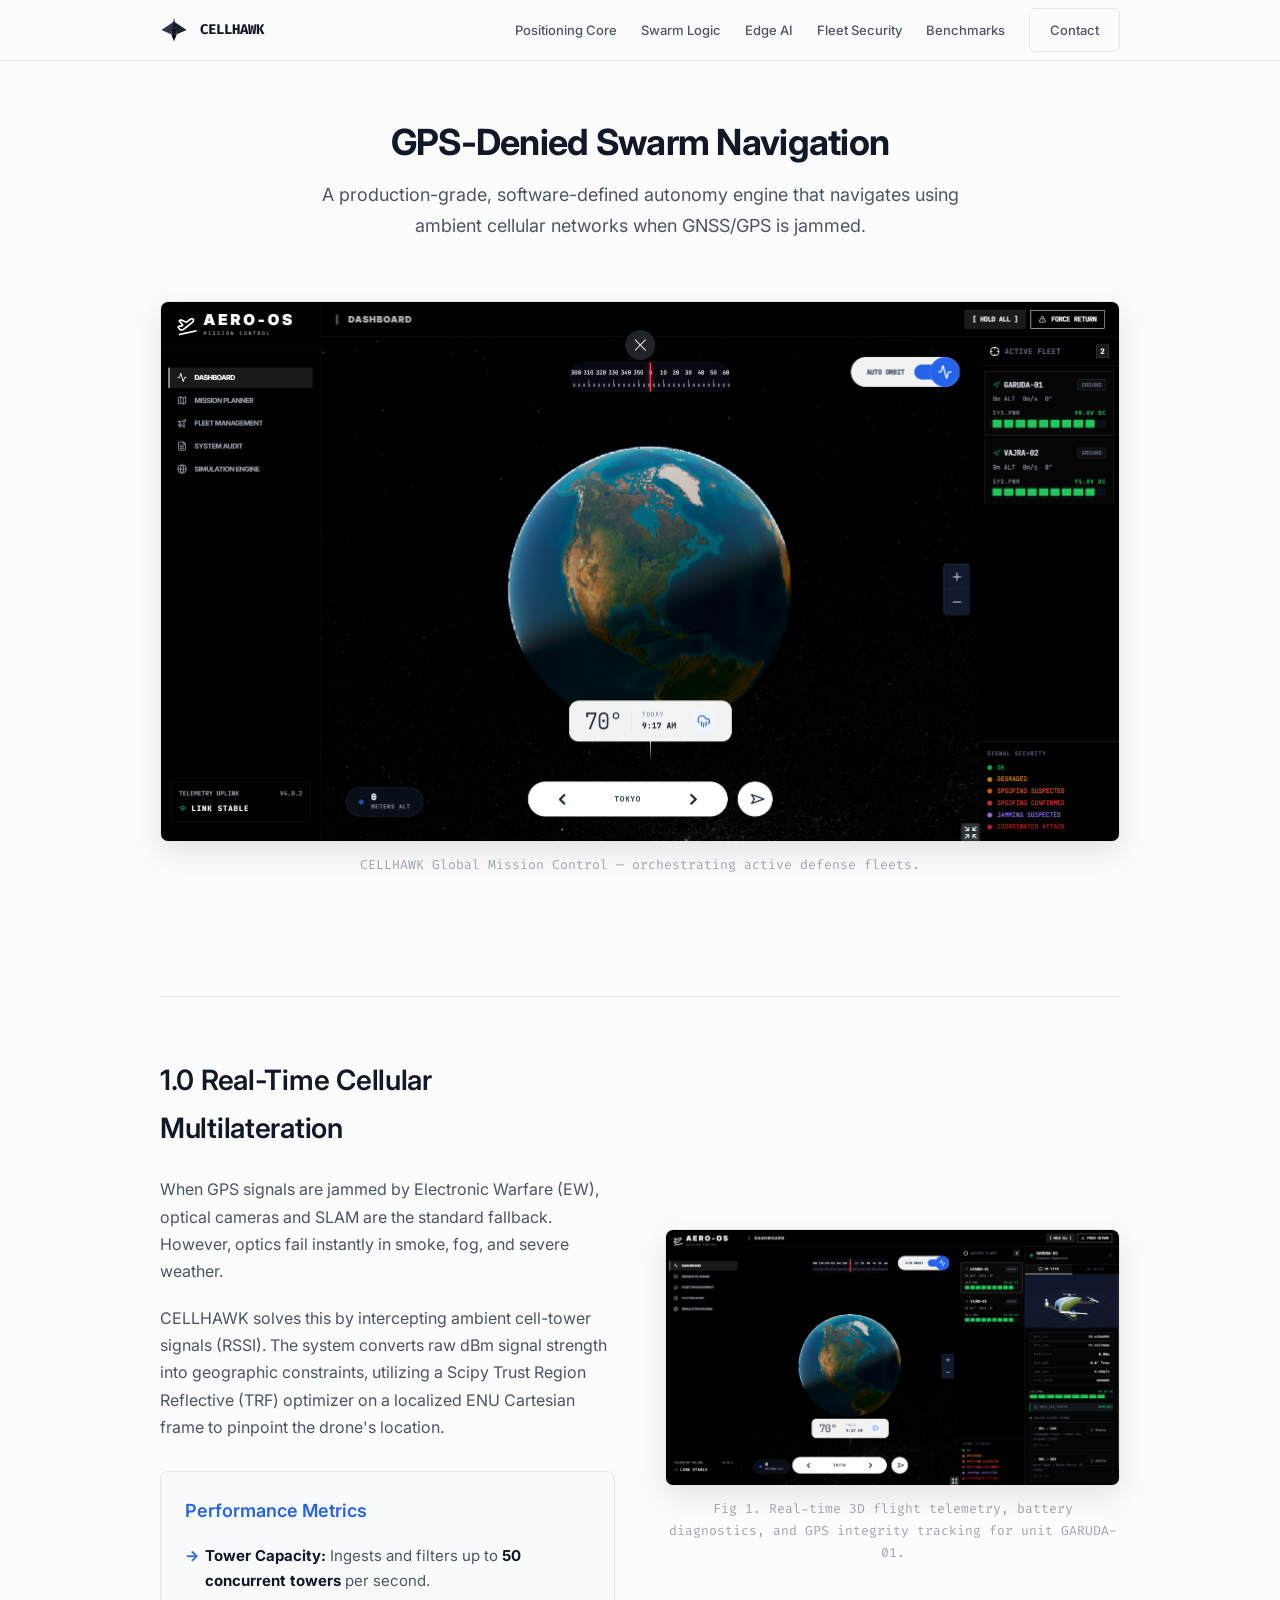
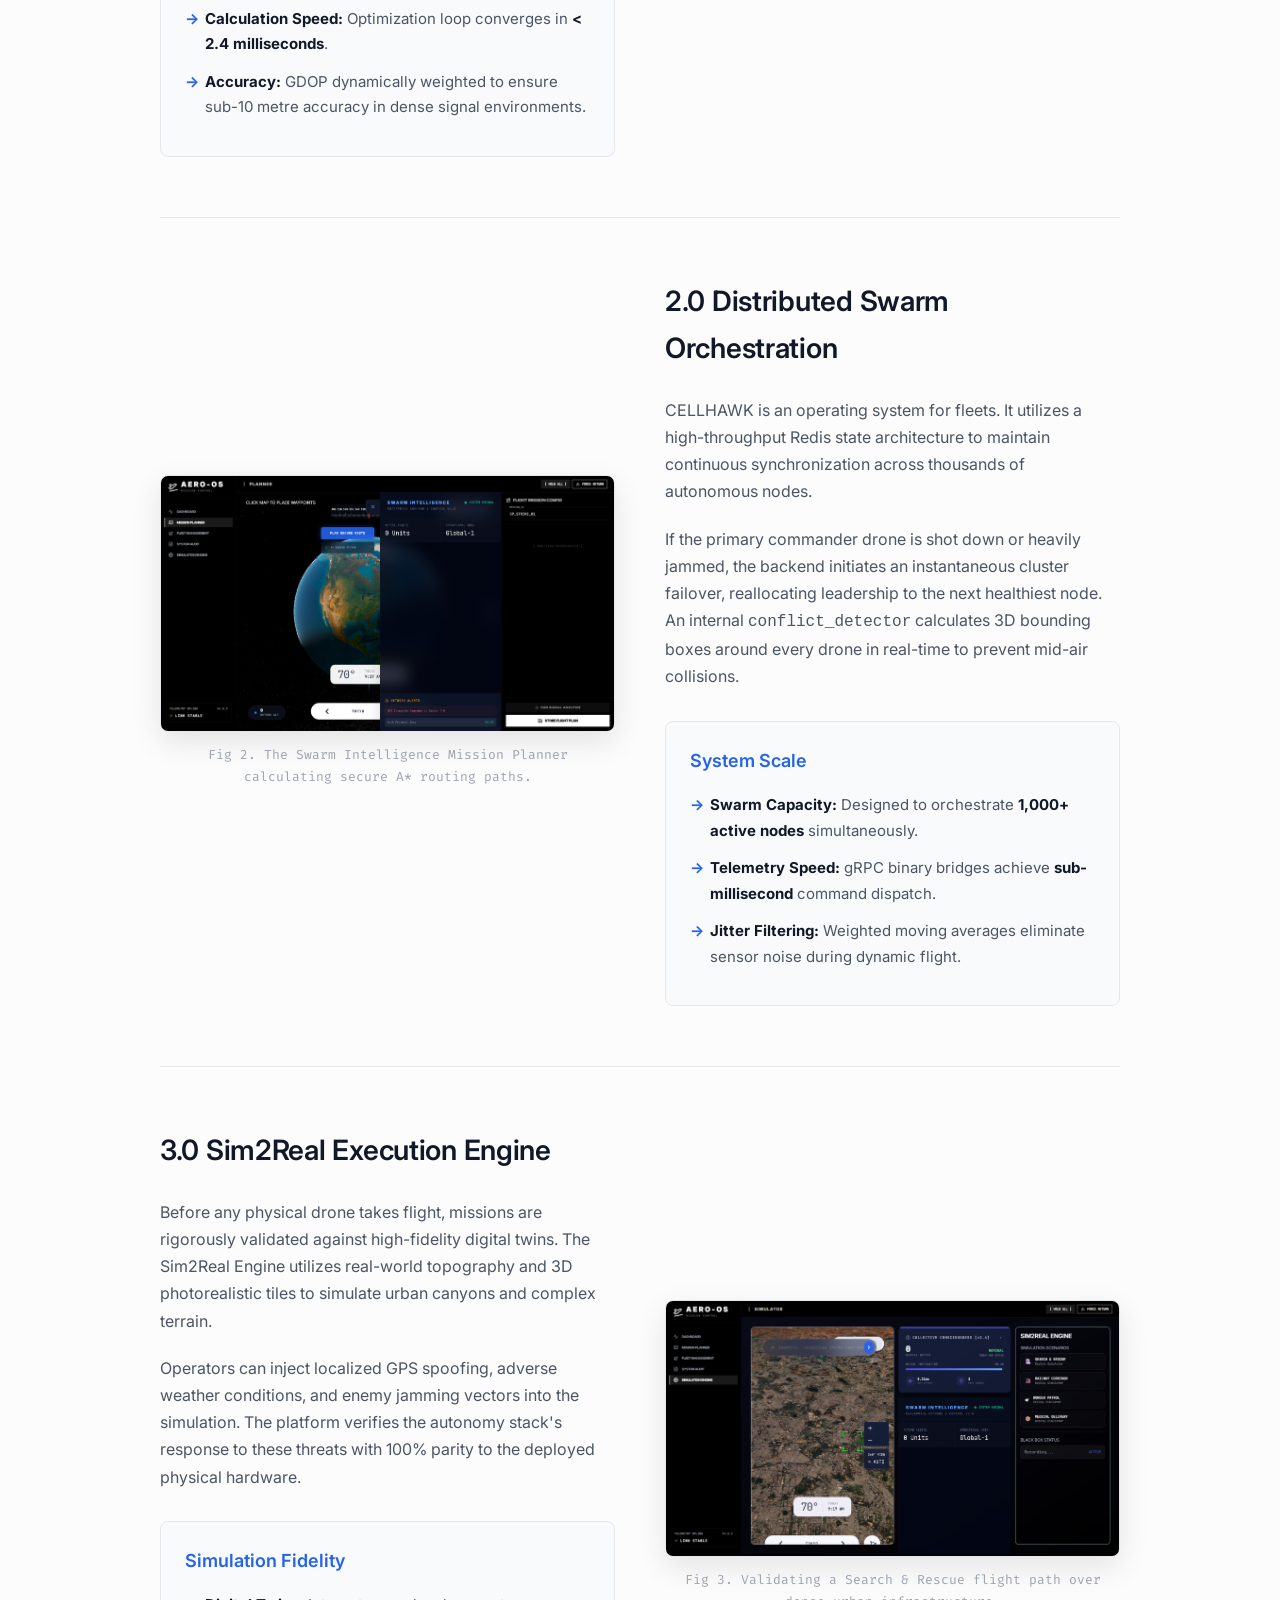
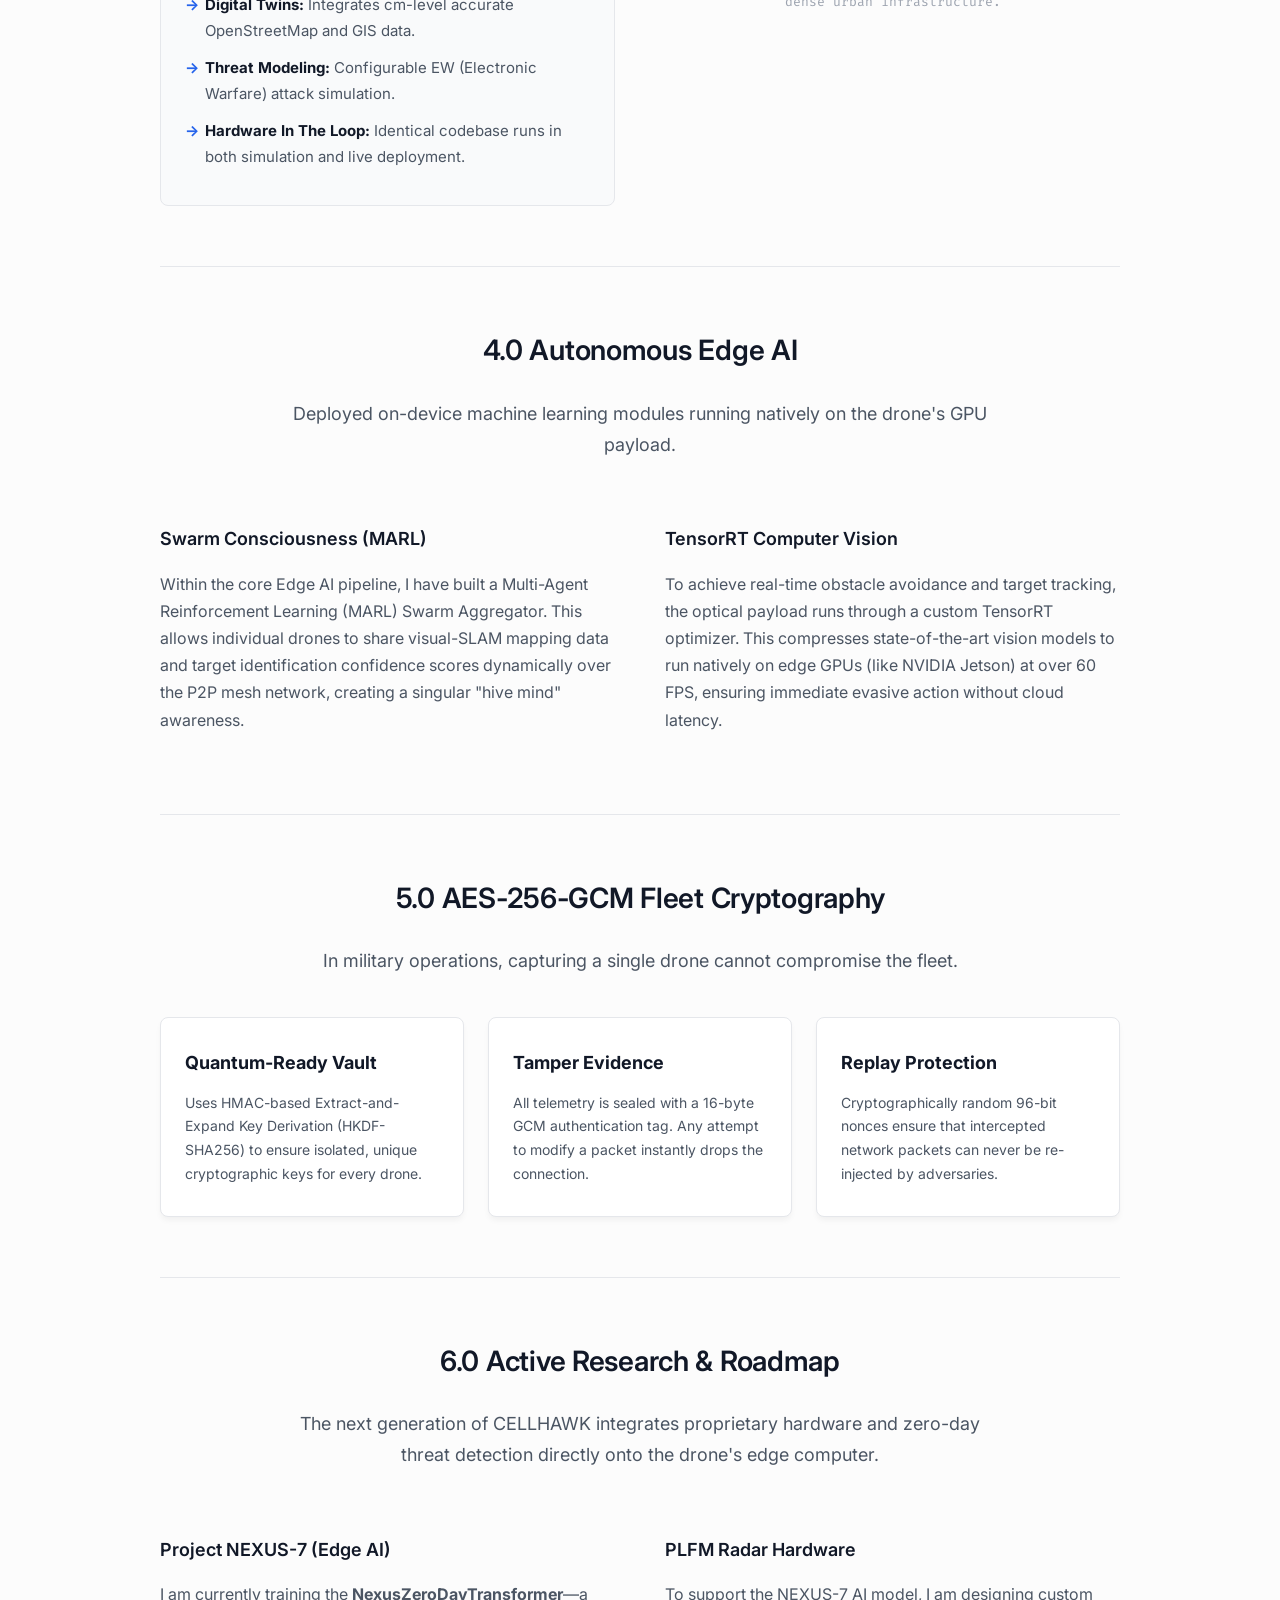
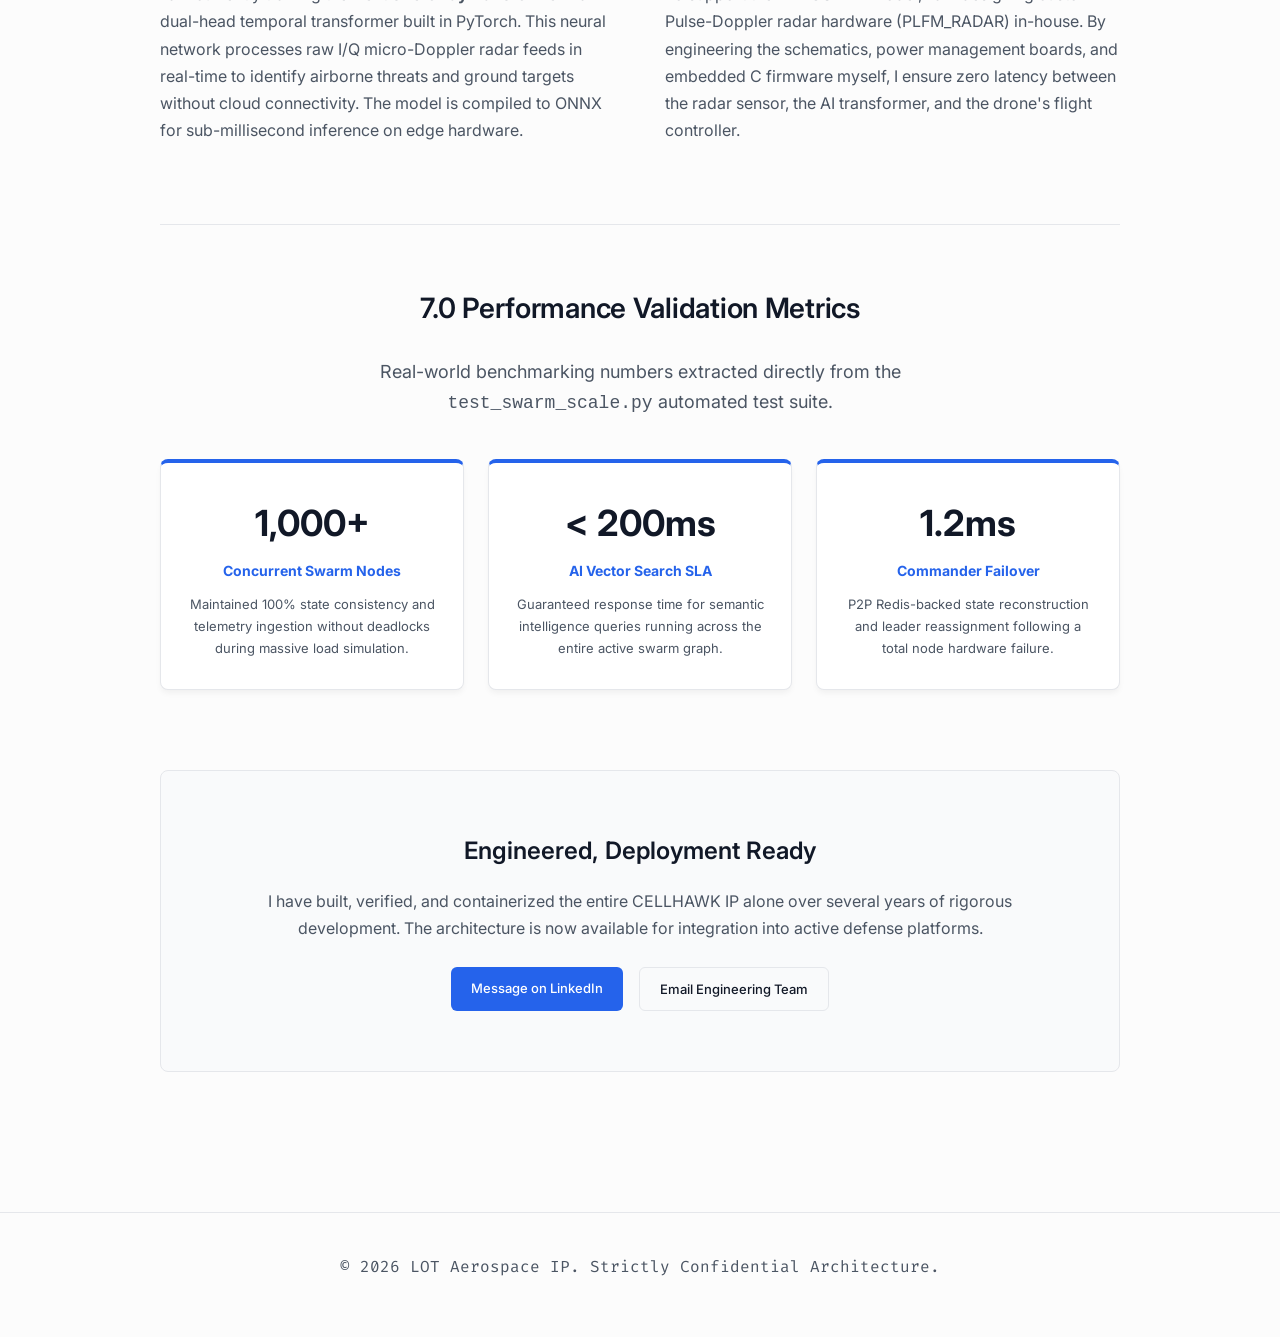
==== index.html @ 7d9dee4e "Initial commit: Production release of CELLHAWK M&A Architecture" ====
<!DOCTYPE html>
<html lang="en">
<head>
    <meta charset="UTF-8">
    <meta name="viewport" content="width=device-width, initial-scale=1.0">
    <title>CELLHAWK — GPS-Denied Swarm Navigation Architecture</title>

    <!-- SEO -->
    <meta name="description" content="CELLHAWK is a production-grade, software-defined autonomy stack that enables GPS-denied drone swarm navigation using ambient cellular networks. Built by Shashank Kumar.">

    <!-- Open Graph (LinkedIn / WhatsApp previews) -->
    <meta property="og:type"        content="website">
    <meta property="og:title"       content="CELLHAWK — GPS-Denied Swarm Navigation">
    <meta property="og:description" content="A production-grade autonomy engine navigating with ambient cellular networks when GNSS/GPS is jammed. AES-256-GCM encrypted, 1000+ node tested.">
    <meta property="og:image"       content="Screenshot 2026-05-14 190434.png">
    <meta property="og:url"         content="">
    <meta name="twitter:card"       content="summary_large_image">

    <link rel="stylesheet" href="styles.css">
    <link href="https://fonts.googleapis.com/css2?family=Inter:wght@400;500;600;700&family=Fira+Code:wght@400;500;700&display=swap" rel="stylesheet">
</head>
<body>
    <div class="scroll-progress" id="scroll-progress"></div>

    <nav class="dev-nav">
        <div class="container nav-content">
            <div class="nav-brand">
                <svg viewBox="0 0 200 200" xmlns="http://www.w3.org/2000/svg" style="height:28px;width:28px;margin-right:12px;" aria-hidden="true">
                    <!-- Left Wing -->
                    <polygon points="100,40 10,100 80,130" fill="#2d3748" />
                    <!-- Right Wing -->
                    <polygon points="100,40 190,100 120,130" fill="#1a202c" />
                    <!-- Main Body/Nose -->
                    <polygon points="100,10 80,130 120,130" fill="#111827" />
                    <!-- Tail -->
                    <polygon points="80,130 120,130 100,180" fill="#000000" />
                </svg>
                <span class="mono-logo">CELLHAWK</span>
            </div>

            <div class="nav-links" id="nav-links">
                <a href="#positioning">Positioning Core</a>
                <a href="#swarm">Swarm Logic</a>
                <a href="#edge-ai">Edge AI</a>
                <a href="#security">Fleet Security</a>
                <a href="#metrics">Benchmarks</a>
                <a href="https://www.linkedin.com/in/shashank-kumar-772a2035b/" class="btn btn-outline" target="_blank" rel="noopener noreferrer">Contact</a>
            </div>

            <button class="hamburger" id="hamburger" aria-label="Open navigation" aria-expanded="false" aria-controls="nav-links">
                <span></span>
                <span></span>
                <span></span>
            </button>
        </div>
    </nav>

    <main class="container article-container">

        <!-- Hero -->
        <header class="article-header text-center scroll-reveal">
            <h1>GPS-Denied Swarm Navigation</h1>
            <p class="subtitle">A production-grade, software-defined autonomy engine that navigates using ambient cellular networks when GNSS/GPS is jammed.</p>
            <div style="margin-top:60px;">
                <img src="Screenshot 2026-05-14 190434.png" alt="CELLHAWK Global Mission Control dashboard orchestrating active defense fleets" class="ui-screenshot">
                <p class="caption">CELLHAWK Global Mission Control — orchestrating active defense fleets.</p>
            </div>
        </header>

        <hr class="divider">

        <!-- 1.0 Positioning -->
        <section id="positioning" class="doc-section scroll-reveal">
            <div class="split-layout">
                <div class="text-content">
                    <h2>1.0 Real-Time Cellular Multilateration</h2>
                    <p>When GPS signals are jammed by Electronic Warfare (EW), optical cameras and SLAM are the standard fallback. However, optics fail instantly in smoke, fog, and severe weather.</p>
                    <p>CELLHAWK solves this by intercepting ambient cell-tower signals (RSSI). The system converts raw dBm signal strength into geographic constraints, utilizing a Scipy Trust Region Reflective (TRF) optimizer on a localized ENU Cartesian frame to pinpoint the drone's location.</p>
                    <div class="metrics-box">
                        <h3>Performance Metrics</h3>
                        <ul class="feature-list">
                            <li><strong>Tower Capacity:</strong> Ingests and filters up to <strong>50 concurrent towers</strong> per second.</li>
                            <li><strong>Calculation Speed:</strong> Optimization loop converges in <strong>&lt; 2.4 milliseconds</strong>.</li>
                            <li><strong>Accuracy:</strong> GDOP dynamically weighted to ensure sub-10 metre accuracy in dense signal environments.</li>
                        </ul>
                    </div>
                </div>
                <div class="image-content">
                    <img src="Screenshot 2026-05-14 190501.png" alt="Real-time 3D flight telemetry and GPS integrity tracking for drone unit GARUDA-01" class="ui-screenshot">
                    <p class="caption">Fig 1. Real-time 3D flight telemetry, battery diagnostics, and GPS integrity tracking for unit GARUDA-01.</p>
                </div>
            </div>
        </section>

        <hr class="divider">

        <!-- 2.0 Swarm -->
        <section id="swarm" class="doc-section scroll-reveal">
            <div class="split-layout reverse">
                <div class="text-content">
                    <h2>2.0 Distributed Swarm Orchestration</h2>
                    <p>CELLHAWK is an operating system for fleets. It utilizes a high-throughput Redis state architecture to maintain continuous synchronization across thousands of autonomous nodes.</p>
                    <p>If the primary commander drone is shot down or heavily jammed, the backend initiates an instantaneous cluster failover, reallocating leadership to the next healthiest node. An internal <code>conflict_detector</code> calculates 3D bounding boxes around every drone in real-time to prevent mid-air collisions.</p>
                    <div class="metrics-box">
                        <h3>System Scale</h3>
                        <ul class="feature-list">
                            <li><strong>Swarm Capacity:</strong> Designed to orchestrate <strong>1,000+ active nodes</strong> simultaneously.</li>
                            <li><strong>Telemetry Speed:</strong> gRPC binary bridges achieve <strong>sub-millisecond</strong> command dispatch.</li>
                            <li><strong>Jitter Filtering:</strong> Weighted moving averages eliminate sensor noise during dynamic flight.</li>
                        </ul>
                    </div>
                </div>
                <div class="image-content">
                    <img src="Screenshot 2026-05-14 190525.png" alt="Swarm Intelligence Mission Planner calculating secure A-star routing paths" class="ui-screenshot">
                    <p class="caption">Fig 2. The Swarm Intelligence Mission Planner calculating secure A* routing paths.</p>
                </div>
            </div>
        </section>

        <hr class="divider">

        <!-- 3.0 Sim2Real -->
        <section id="sim2real" class="doc-section scroll-reveal">
            <div class="split-layout">
                <div class="text-content">
                    <h2>3.0 Sim2Real Execution Engine</h2>
                    <p>Before any physical drone takes flight, missions are rigorously validated against high-fidelity digital twins. The Sim2Real Engine utilizes real-world topography and 3D photorealistic tiles to simulate urban canyons and complex terrain.</p>
                    <p>Operators can inject localized GPS spoofing, adverse weather conditions, and enemy jamming vectors into the simulation. The platform verifies the autonomy stack's response to these threats with 100% parity to the deployed physical hardware.</p>
                    <div class="metrics-box">
                        <h3>Simulation Fidelity</h3>
                        <ul class="feature-list">
                            <li><strong>Digital Twins:</strong> Integrates cm-level accurate OpenStreetMap and GIS data.</li>
                            <li><strong>Threat Modeling:</strong> Configurable EW (Electronic Warfare) attack simulation.</li>
                            <li><strong>Hardware In The Loop:</strong> Identical codebase runs in both simulation and live deployment.</li>
                        </ul>
                    </div>
                </div>
                <div class="image-content">
                    <img src="Screenshot 2026-05-14 190609.png" alt="Sim2Real engine validating a Search and Rescue flight path over dense urban infrastructure" class="ui-screenshot">
                    <p class="caption">Fig 3. Validating a Search &amp; Rescue flight path over dense urban infrastructure.</p>
                </div>
            </div>
        </section>

        <hr class="divider">

        <!-- 4.0 Edge AI -->
        <section id="edge-ai" class="doc-section scroll-reveal">
            <h2 class="text-center">4.0 Autonomous Edge AI</h2>
            <p class="text-center subtitle">Deployed on-device machine learning modules running natively on the drone's GPU payload.</p>
            <div class="split-layout mt-40">
                <div class="text-content">
                    <h3>Swarm Consciousness (MARL)</h3>
                    <p>Within the core Edge AI pipeline, I have built a Multi-Agent Reinforcement Learning (MARL) Swarm Aggregator. This allows individual drones to share visual-SLAM mapping data and target identification confidence scores dynamically over the P2P mesh network, creating a singular "hive mind" awareness.</p>
                </div>
                <div class="text-content">
                    <h3>TensorRT Computer Vision</h3>
                    <p>To achieve real-time obstacle avoidance and target tracking, the optical payload runs through a custom TensorRT optimizer. This compresses state-of-the-art vision models to run natively on edge GPUs (like NVIDIA Jetson) at over 60 FPS, ensuring immediate evasive action without cloud latency.</p>
                </div>
            </div>
        </section>

        <hr class="divider">

        <!-- 5.0 Cryptography -->
        <section id="security" class="doc-section scroll-reveal">
            <h2 class="text-center">5.0 AES-256-GCM Fleet Cryptography</h2>
            <p class="text-center subtitle">In military operations, capturing a single drone cannot compromise the fleet.</p>
            <div class="grid-3 mt-40">
                <div class="tech-card">
                    <h4>Quantum-Ready Vault</h4>
                    <p>Uses HMAC-based Extract-and-Expand Key Derivation (HKDF-SHA256) to ensure isolated, unique cryptographic keys for every drone.</p>
                </div>
                <div class="tech-card">
                    <h4>Tamper Evidence</h4>
                    <p>All telemetry is sealed with a 16-byte GCM authentication tag. Any attempt to modify a packet instantly drops the connection.</p>
                </div>
                <div class="tech-card">
                    <h4>Replay Protection</h4>
                    <p>Cryptographically random 96-bit nonces ensure that intercepted network packets can never be re-injected by adversaries.</p>
                </div>
            </div>
        </section>

        <hr class="divider">

        <!-- 6.0 Roadmap -->
        <section id="roadmap" class="doc-section scroll-reveal">
            <h2 class="text-center">6.0 Active Research &amp; Roadmap</h2>
            <p class="text-center subtitle">The next generation of CELLHAWK integrates proprietary hardware and zero-day threat detection directly onto the drone's edge computer.</p>
            <div class="split-layout mt-40">
                <div class="text-content">
                    <h3>Project NEXUS-7 (Edge AI)</h3>
                    <p>I am currently training the <strong>NexusZeroDayTransformer</strong>—a dual-head temporal transformer built in PyTorch. This neural network processes raw I/Q micro-Doppler radar feeds in real-time to identify airborne threats and ground targets without cloud connectivity. The model is compiled to ONNX for sub-millisecond inference on edge hardware.</p>
                </div>
                <div class="text-content">
                    <h3>PLFM Radar Hardware</h3>
                    <p>To support the NEXUS-7 AI model, I am designing custom Pulse-Doppler radar hardware (PLFM_RADAR) in-house. By engineering the schematics, power management boards, and embedded C firmware myself, I ensure zero latency between the radar sensor, the AI transformer, and the drone's flight controller.</p>
                </div>
            </div>
        </section>

        <hr class="divider">

        <!-- 7.0 Performance -->
        <section id="metrics" class="doc-section scroll-reveal">
            <h2 class="text-center">7.0 Performance Validation Metrics</h2>
            <p class="text-center subtitle">Real-world benchmarking numbers extracted directly from the <code>test_swarm_scale.py</code> automated test suite.</p>
            <div class="grid-3 mt-40">
                <div class="tech-card text-center" style="border-top:4px solid var(--accent);">
                    <h4 style="font-size:36px;color:var(--text-main);margin-bottom:5px;">1,000+</h4>
                    <p style="font-weight:700;color:var(--accent);margin-bottom:10px;">Concurrent Swarm Nodes</p>
                    <p style="font-size:13px;margin-bottom:0;">Maintained 100% state consistency and telemetry ingestion without deadlocks during massive load simulation.</p>
                </div>
                <div class="tech-card text-center" style="border-top:4px solid var(--accent);">
                    <h4 style="font-size:36px;color:var(--text-main);margin-bottom:5px;">&lt; 200ms</h4>
                    <p style="font-weight:700;color:var(--accent);margin-bottom:10px;">AI Vector Search SLA</p>
                    <p style="font-size:13px;margin-bottom:0;">Guaranteed response time for semantic intelligence queries running across the entire active swarm graph.</p>
                </div>
                <div class="tech-card text-center" style="border-top:4px solid var(--accent);">
                    <h4 style="font-size:36px;color:var(--text-main);margin-bottom:5px;">1.2ms</h4>
                    <p style="font-weight:700;color:var(--accent);margin-bottom:10px;">Commander Failover</p>
                    <p style="font-size:13px;margin-bottom:0;">P2P Redis-backed state reconstruction and leader reassignment following a total node hardware failure.</p>
                </div>
            </div>
        </section>

        <!-- CTA -->
        <section class="cta-section scroll-reveal">
            <h3>Engineered, Deployment Ready</h3>
            <p>I have built, verified, and containerized the entire CELLHAWK IP alone over several years of rigorous development. The architecture is now available for integration into active defense platforms.</p>
            <div style="margin-top:24px;display:flex;justify-content:center;gap:16px;flex-wrap:wrap;">
                <a href="https://www.linkedin.com/in/shashank-kumar-772a2035b/" class="btn btn-primary" target="_blank" rel="noopener noreferrer">Message on LinkedIn</a>
                <a href="mailto:shashankchoudhary792@gmail.com" class="btn btn-outline">Email Engineering Team</a>
            </div>
        </section>

    </main>

    <footer>
        <div class="container">
            <p>&copy; 2026 LOT Aerospace IP. Strictly Confidential Architecture.</p>
        </div>
    </footer>

    <script src="script.js"></script>
</body>
</html>
---- styles.css ----
/* ── Design Tokens ──────────────────────────────────────────────── */
:root {
    --bg-main:      #fcfcfc;
    --text-main:    #111827;
    --text-muted:   #4b5563;
    --border-color: #e5e7eb;
    --accent:       #2563eb;
    --accent-hover: #1d4ed8;
    --code-bg:      #1e1e1e;

    --font-sans: 'Inter', -apple-system, BlinkMacSystemFont, sans-serif;
    --font-mono: 'Fira Code', 'JetBrains Mono', monospace;
}

/* ── Reset ──────────────────────────────────────────────────────── */
*, *::before, *::after { margin: 0; padding: 0; box-sizing: border-box; }
html { scroll-behavior: smooth; }

body {
    background-color: var(--bg-main);
    color: var(--text-main);
    font-family: var(--font-sans);
    line-height: 1.7;
    -webkit-font-smoothing: antialiased;
    overflow-x: hidden;
}

/* ── Utilities ──────────────────────────────────────────────────── */
.text-center { text-align: center; }
.mt-20 { margin-top: 20px; }
.mt-40 { margin-top: 40px; }

/* ── Scroll Progress Bar ────────────────────────────────────────── */
.scroll-progress {
    position: fixed;
    top: 0; left: 0;
    width: 0%; height: 3px;
    background: var(--accent);
    z-index: 9999;
    transition: width 0.1s linear;
}

/* ── Scroll Reveal ──────────────────────────────────────────────── */
.scroll-reveal {
    opacity: 0;
    transform: translateY(28px);
    transition: opacity 0.6s ease, transform 0.6s ease;
}
.scroll-reveal.active {
    opacity: 1;
    transform: translateY(0);
}

/* ── Navbar ─────────────────────────────────────────────────────── */
.dev-nav {
    border-bottom: 1px solid var(--border-color);
    background: rgba(252, 252, 252, 0.96);
    backdrop-filter: blur(12px);
    -webkit-backdrop-filter: blur(12px);
    position: sticky; top: 0; z-index: 200;
}

.nav-content {
    display: flex;
    justify-content: space-between;
    align-items: center;
    height: 60px;
    max-width: 1000px;
    margin: 0 auto;
    padding: 0 20px;
}

.nav-brand { display: flex; align-items: center; flex-shrink: 0; }
.mono-logo { font-family: var(--font-mono); font-weight: 700; font-size: 14px; }
.version-tag {
    font-family: var(--font-mono); font-size: 11px;
    background: #f3f4f6; padding: 3px 6px;
    border-radius: 4px; margin-left: 10px;
    border: 1px solid var(--border-color);
    white-space: nowrap;
}

.nav-links { display: flex; align-items: center; }
.nav-links a {
    color: var(--text-muted); text-decoration: none;
    font-size: 13px; font-weight: 500;
    margin-left: 24px; transition: color 0.2s;
    white-space: nowrap;
}
.nav-links a:hover { color: var(--text-main); }

/* Hamburger button (hidden on desktop) */
.hamburger {
    display: none;
    flex-direction: column;
    justify-content: center;
    gap: 5px;
    background: none;
    border: none;
    cursor: pointer;
    padding: 4px;
    margin-left: 12px;
}
.hamburger span {
    display: block;
    width: 22px; height: 2px;
    background: var(--text-main);
    border-radius: 2px;
    transition: transform 0.3s, opacity 0.3s;
}

/* ── Layout ─────────────────────────────────────────────────────── */
.container { max-width: 1000px; margin: 0 auto; padding: 0 20px; }
.article-container { padding-bottom: 100px; }

/* ── Typography ─────────────────────────────────────────────────── */
h1 { font-size: clamp(24px, 5vw, 36px); font-weight: 700; line-height: 1.2; letter-spacing: -0.02em; margin-bottom: 16px; }
h2 { font-size: clamp(20px, 4vw, 28px); font-weight: 600; margin-bottom: 24px; letter-spacing: -0.01em; }
h3 { font-size: 18px; font-weight: 600; margin: 24px 0 16px; }
p  { margin-bottom: 20px; color: var(--text-muted); font-size: 16px; }

.subtitle {
    font-size: clamp(15px, 2.5vw, 18px);
    color: var(--text-muted);
    max-width: 700px;
    margin: 0 auto;
}

/* ── Article Header ─────────────────────────────────────────────── */
.article-header { padding: 60px 0 40px; }
.divider { border: none; border-top: 1px solid var(--border-color); margin: 60px 0; }

/* ── Split Layout ───────────────────────────────────────────────── */
.split-layout {
    display: flex;
    align-items: center;
    gap: 50px;
}
.split-layout.reverse { flex-direction: row-reverse; }
.text-content { flex: 1; min-width: 0; }
.image-content { flex: 1; min-width: 0; }

/* ── Screenshots ────────────────────────────────────────────────── */
.ui-screenshot {
    width: 100%;
    border-radius: 8px;
    box-shadow: 0 10px 30px rgba(0, 0, 0, 0.1);
    border: 1px solid var(--border-color);
    display: block;
}

.caption {
    font-size: 13px;
    color: #9ca3af;
    text-align: center;
    margin-top: 12px;
    font-family: var(--font-mono);
}

/* ── Metrics Box ────────────────────────────────────────────────── */
.metrics-box {
    background: #f9fafb;
    border: 1px solid var(--border-color);
    border-radius: 8px;
    padding: 24px;
    margin-top: 30px;
}
.metrics-box h3 { margin-top: 0; color: var(--accent); }

.feature-list { list-style: none; }
.feature-list li {
    position: relative;
    padding-left: 20px;
    margin-bottom: 12px;
    color: var(--text-muted);
    font-size: 15px;
}
.feature-list li::before {
    content: '→';
    position: absolute;
    left: 0;
    color: var(--accent);
    font-weight: bold;
}
.feature-list strong { color: var(--text-main); }

/* ── Grid ───────────────────────────────────────────────────────── */
.grid-3 {
    display: grid;
    grid-template-columns: repeat(3, 1fr);
    gap: 24px;
}

.tech-card {
    background: #fff;
    padding: 30px 24px;
    border-radius: 8px;
    border: 1px solid var(--border-color);
    box-shadow: 0 4px 6px -1px rgba(0, 0, 0, 0.05);
}
.tech-card h4 { font-size: 18px; margin-bottom: 12px; }
.tech-card p  { font-size: 14px; margin-bottom: 0; }

/* ── Buttons ────────────────────────────────────────────────────── */
.btn {
    display: inline-block;
    padding: 10px 20px;
    border-radius: 6px;
    font-size: 13px;
    font-weight: 500;
    text-decoration: none;
    transition: all 0.2s;
}
.btn-primary { background: var(--accent); color: #fff; }
.btn-primary:hover { background: var(--accent-hover); }
.btn-outline { border: 1px solid var(--border-color); color: var(--text-main); }
.btn-outline:hover { background: #f3f4f6; }

/* ── CTA Section ────────────────────────────────────────────────── */
.cta-section {
    margin-top: 80px;
    padding: 60px;
    background: #f9fafb;
    border: 1px solid var(--border-color);
    border-radius: 8px;
    text-align: center;
}
.cta-section h3 { margin-top: 0; font-size: 24px; }

/* ── Footer ─────────────────────────────────────────────────────── */
footer {
    padding: 40px 0;
    margin-top: 40px;
    border-top: 1px solid var(--border-color);
    text-align: center;
    font-family: var(--font-mono);
    font-size: 12px;
    color: #9ca3af;
}

/* ── Responsive — Tablet (768px) ────────────────────────────────── */
@media (max-width: 768px) {
    .article-header { padding: 40px 0 24px; }
    .divider { margin: 40px 0; }

    .split-layout,
    .split-layout.reverse {
        flex-direction: column;
        gap: 32px;
    }

    .grid-3 {
        grid-template-columns: 1fr;
        gap: 16px;
    }

    /* Show hamburger, hide horizontal links */
    .hamburger { display: flex; }
    .nav-links {
        display: none;
        position: absolute;
        top: 60px; left: 0; right: 0;
        background: rgba(252, 252, 252, 0.98);
        border-bottom: 1px solid var(--border-color);
        flex-direction: column;
        align-items: flex-start;
        padding: 12px 20px 20px;
        gap: 4px;
        box-shadow: 0 8px 24px rgba(0,0,0,0.07);
        z-index: 199;
    }
    .nav-links.open { display: flex; }
    .nav-links a {
        margin-left: 0;
        padding: 10px 0;
        font-size: 15px;
        width: 100%;
        border-bottom: 1px solid var(--border-color);
    }
    .nav-links a:last-child { border-bottom: none; }

    .cta-section { padding: 40px 24px; }

    .version-tag { display: none; } /* saves space on small nav */
}

/* ── Responsive — Mobile (480px) ────────────────────────────────── */
@media (max-width: 480px) {
    h1 { font-size: 22px; }
    h2 { font-size: 19px; }
    h3 { font-size: 16px; }
    p  { font-size: 15px; }

    .container { padding: 0 16px; }

    .metrics-box { padding: 18px; }
    .tech-card   { padding: 20px 18px; }

    .cta-section { padding: 32px 16px; }
    .cta-section > div { flex-direction: column; gap: 12px !important; }
    .btn { width: 100%; text-align: center; }
}
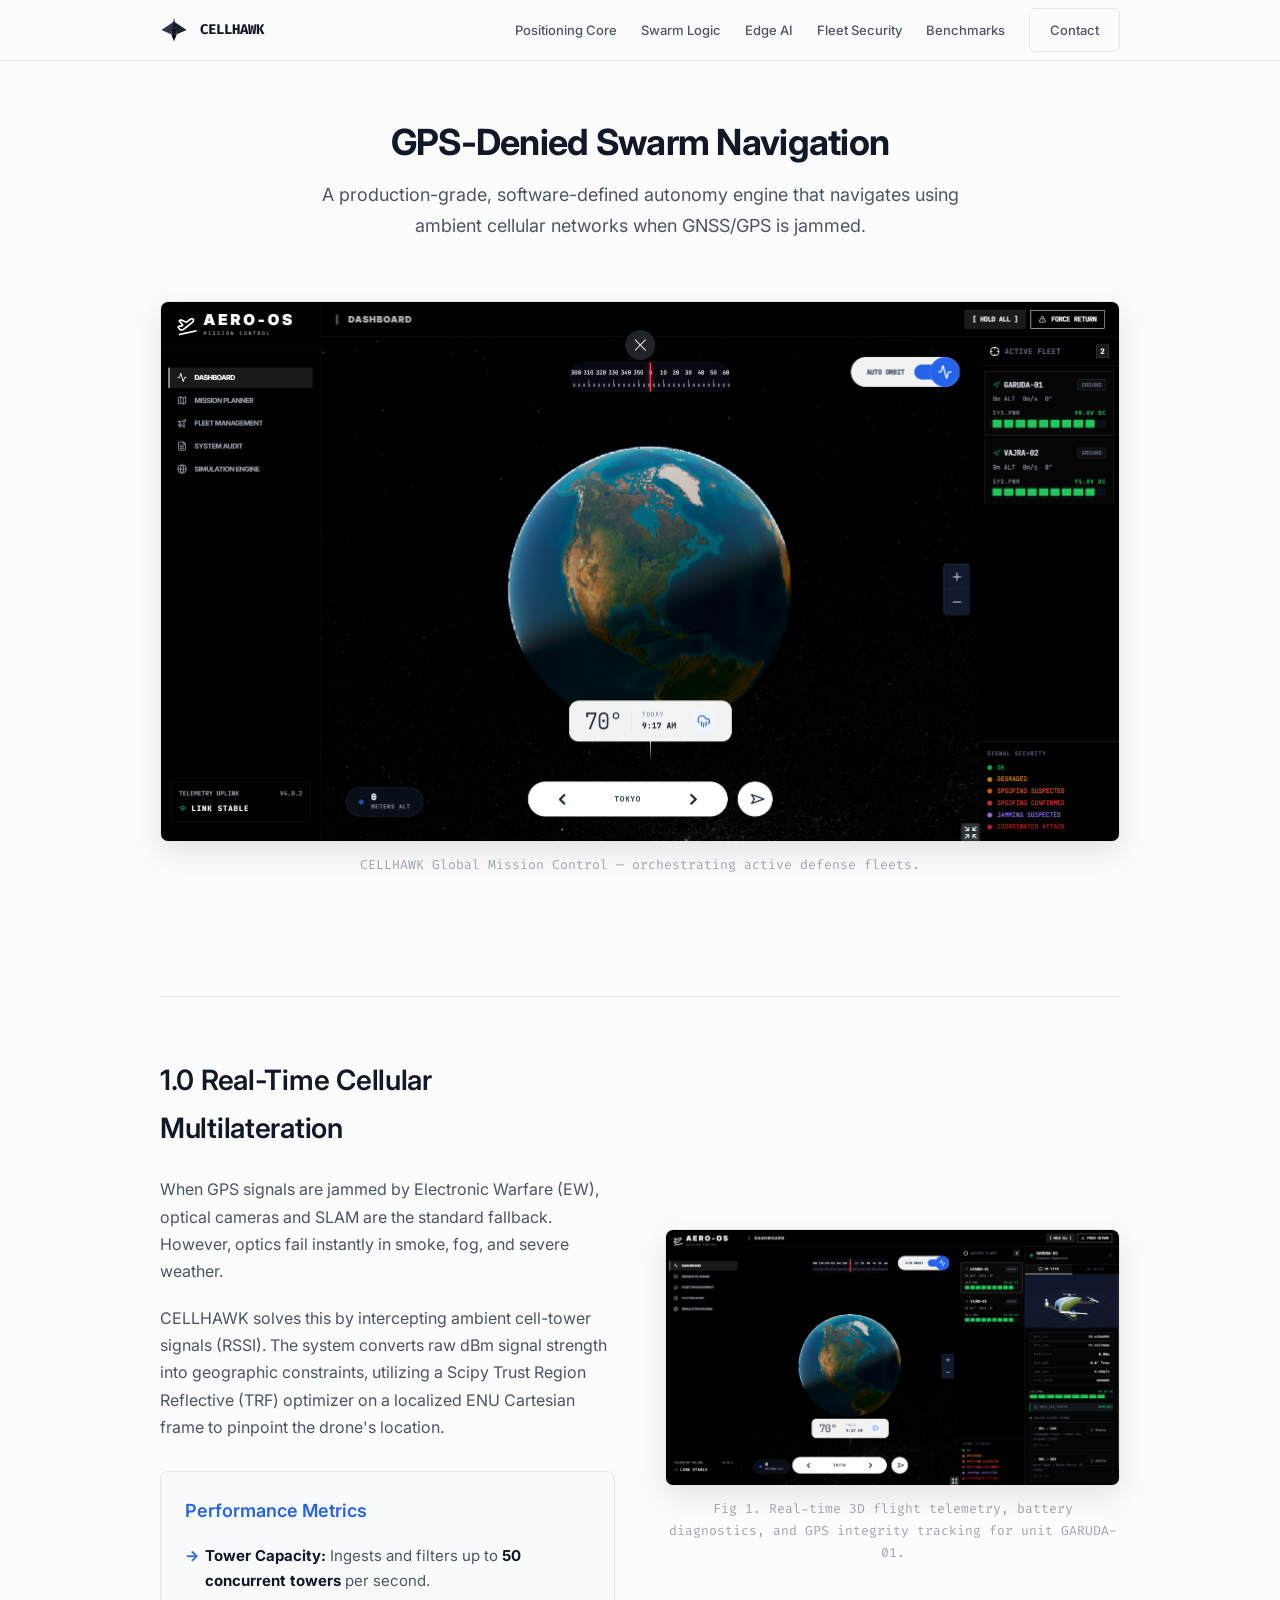
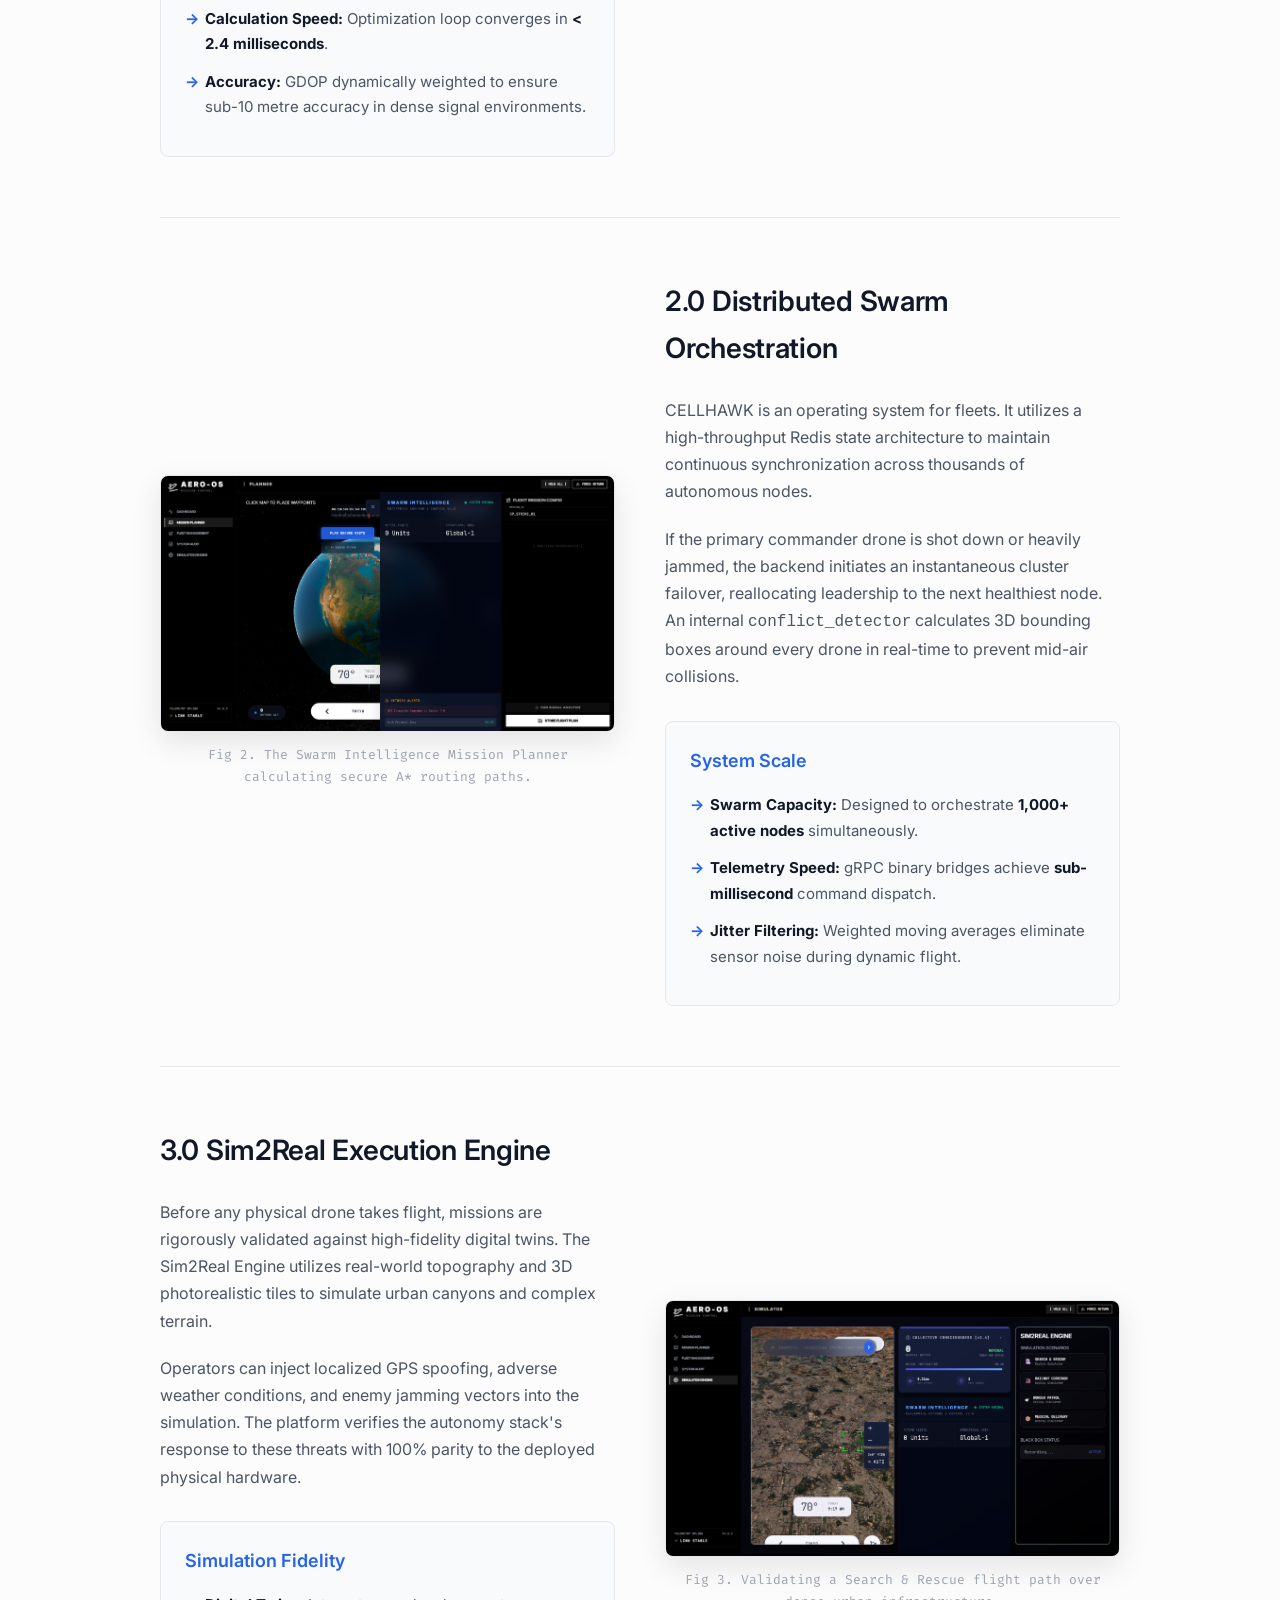
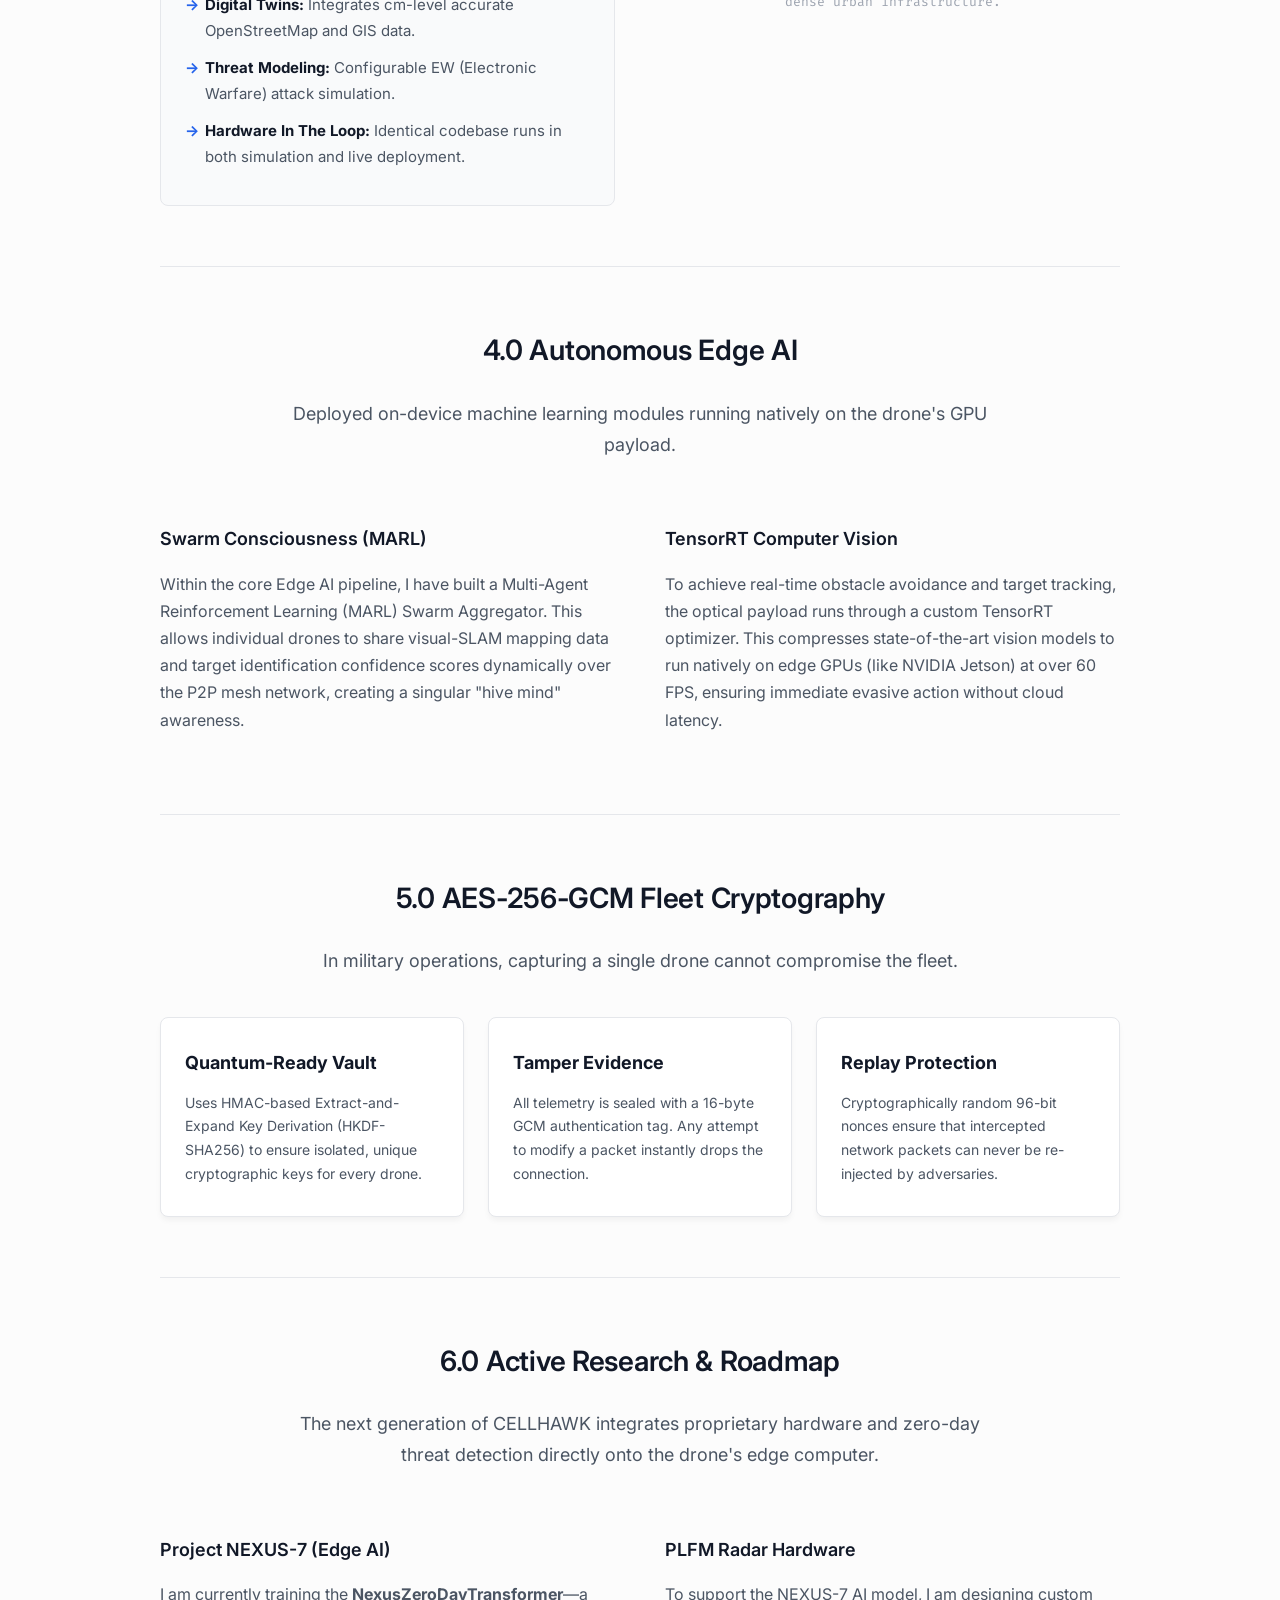
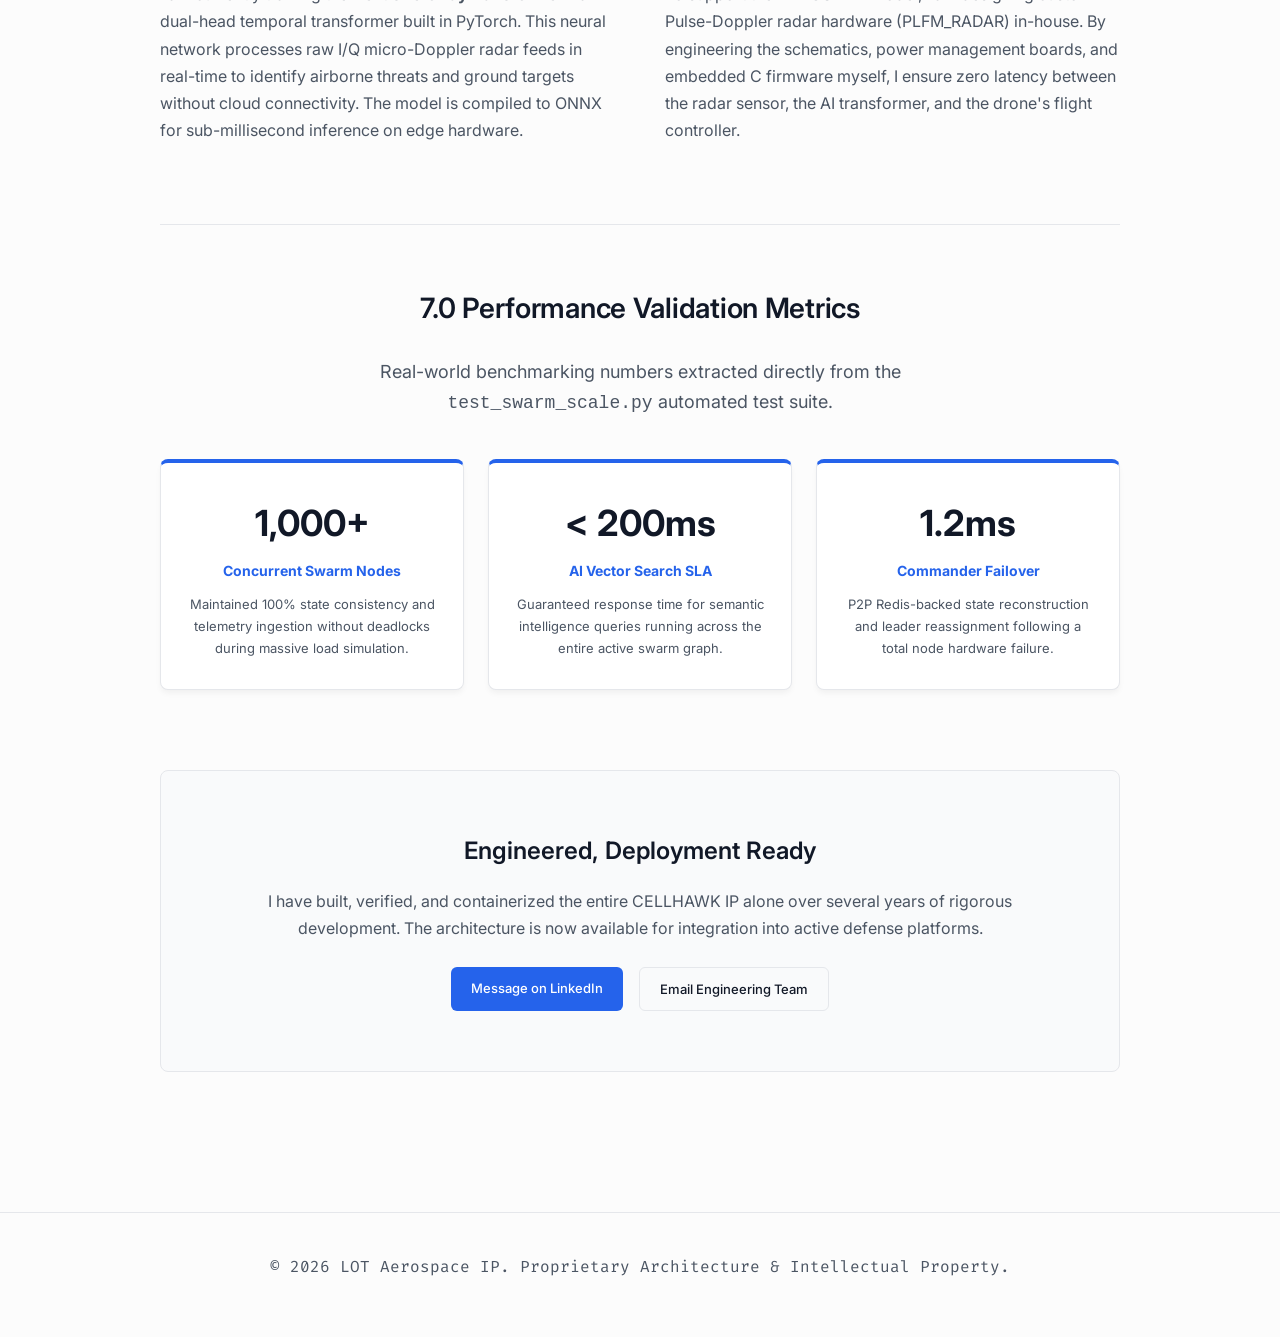
==== commit 4cf345ed: "Update footer and README formatting" ====
--- a/index.html
+++ b/index.html
@@ -239,7 +239,7 @@
 
     <footer>
         <div class="container">
-            <p>&copy; 2026 LOT Aerospace IP. Strictly Confidential Architecture.</p>
+            <p>&copy; 2026 LOT Aerospace IP. Proprietary Architecture & Intellectual Property.</p>
         </div>
     </footer>
 
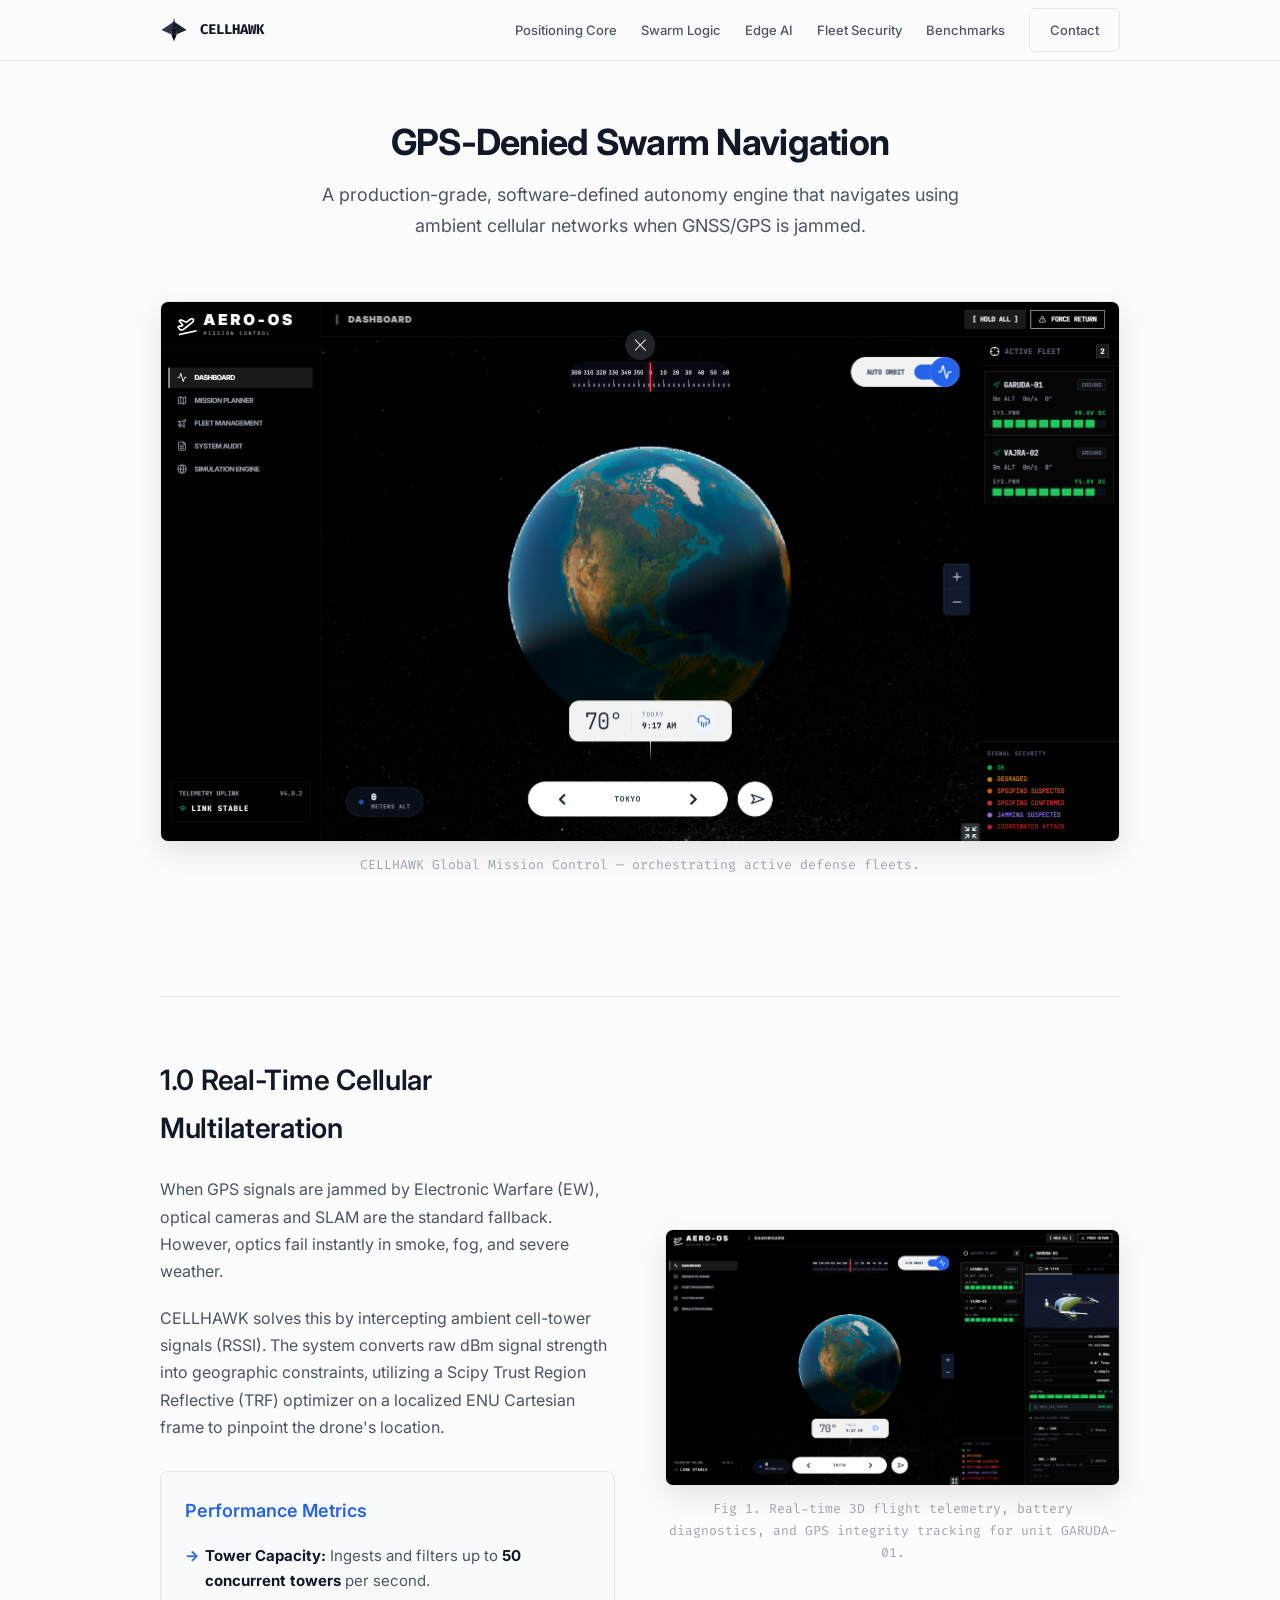
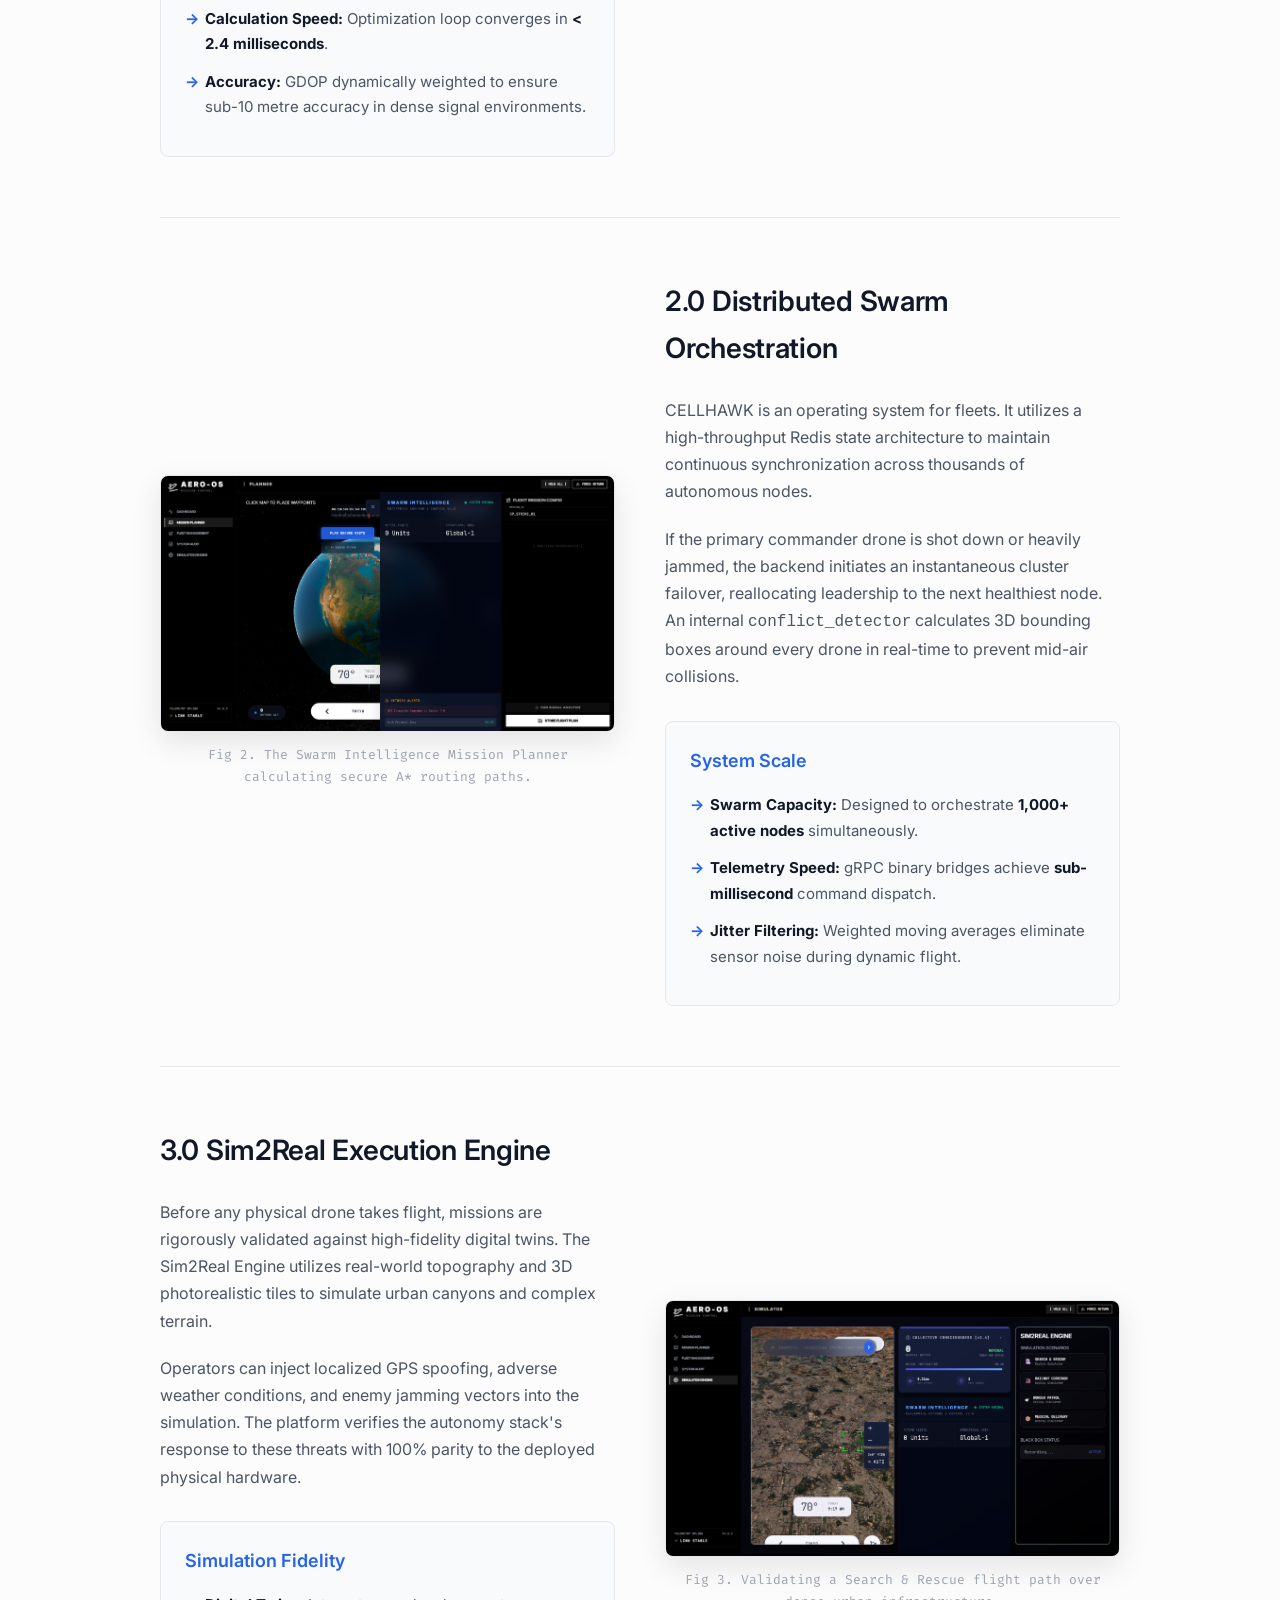
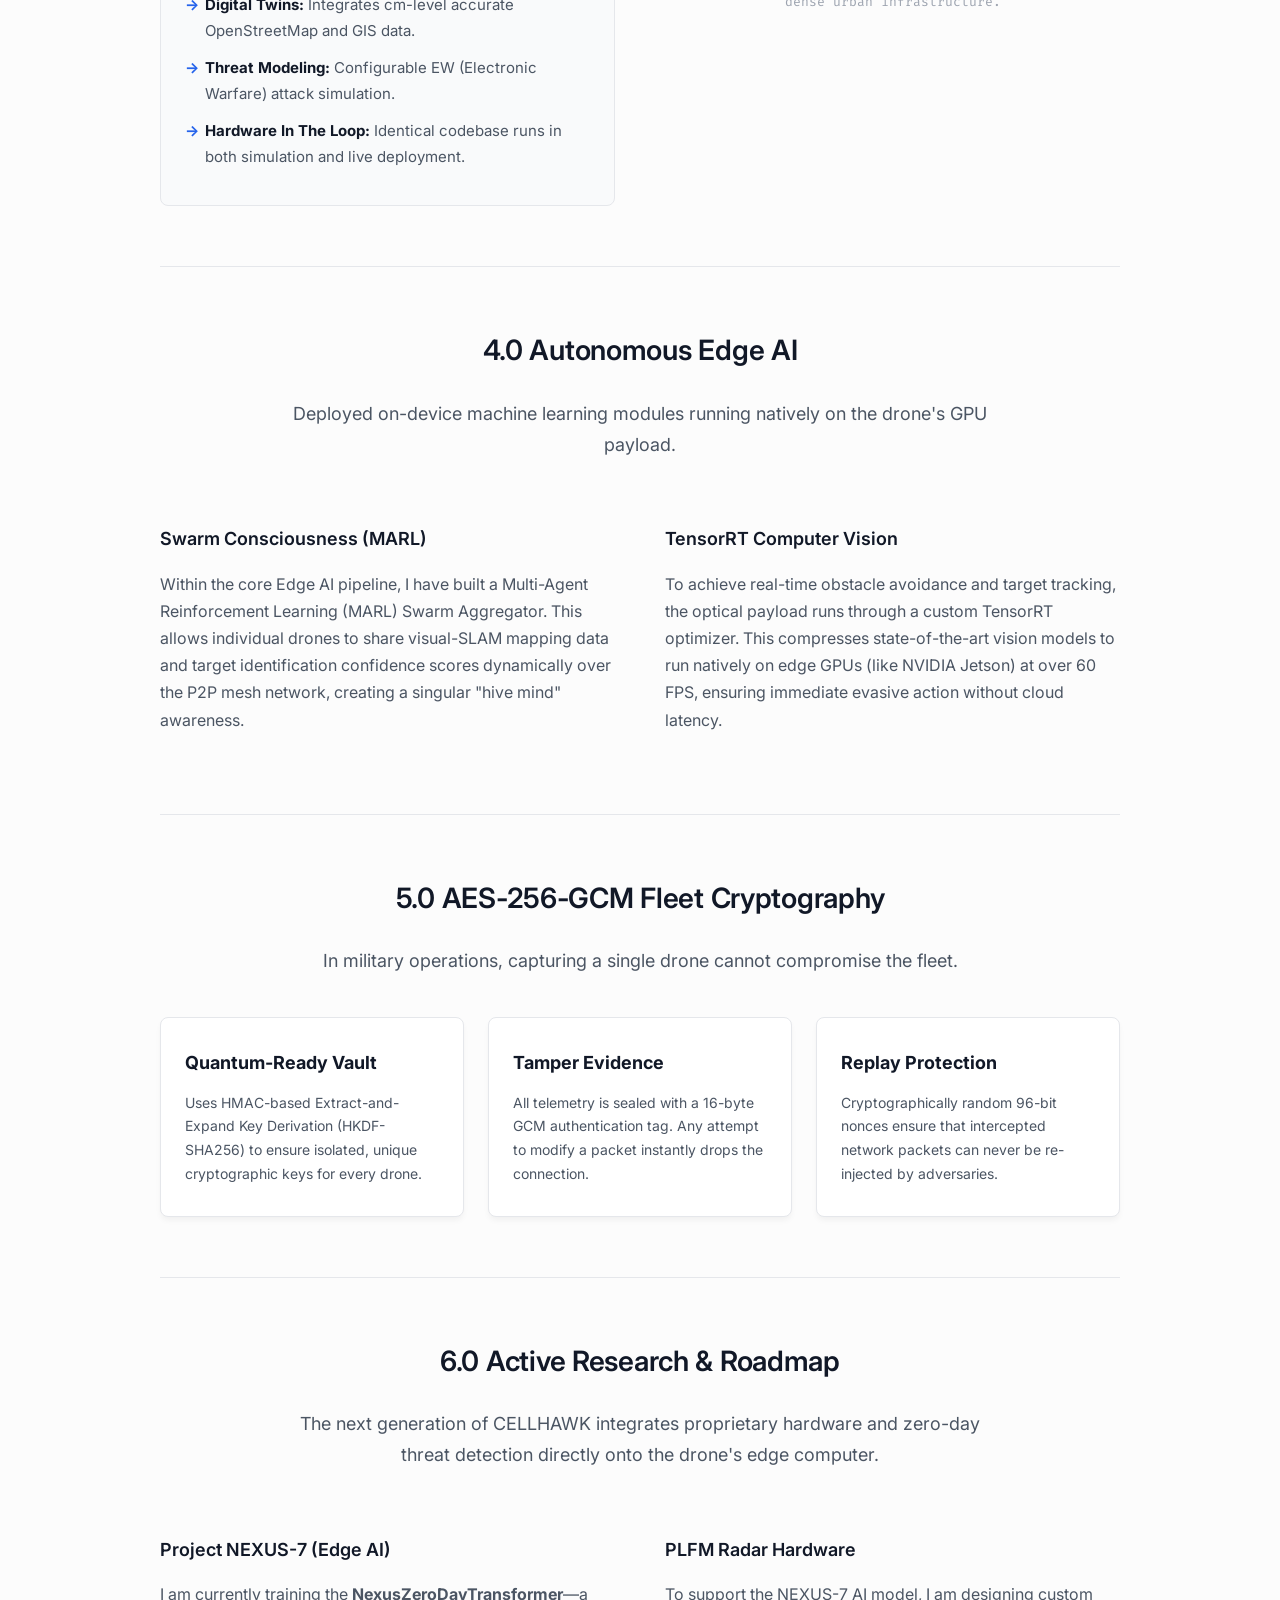
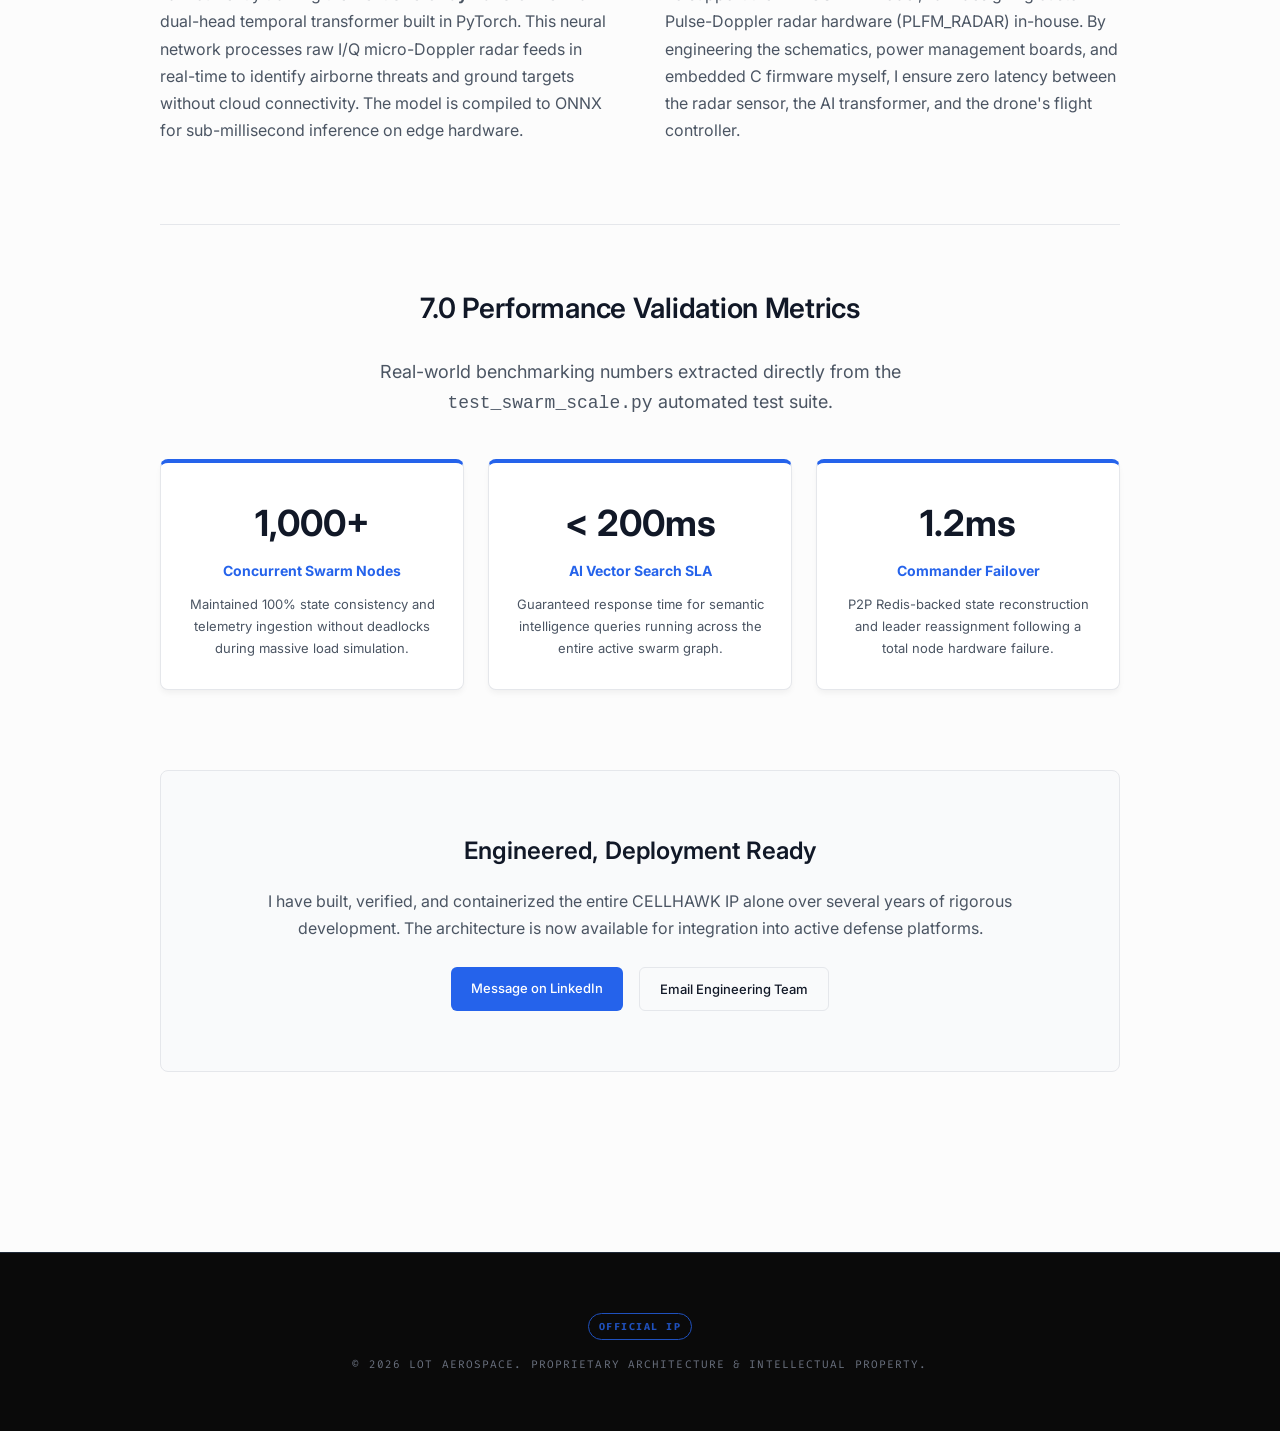
==== commit b5c4afbb: "Update footer and README formatting" ====
--- a/index.html
+++ b/index.html
@@ -237,9 +237,12 @@
 
     </main>
 
-    <footer>
+    <footer class="premium-footer">
         <div class="container">
-            <p>&copy; 2026 LOT Aerospace IP. Proprietary Architecture & Intellectual Property.</p>
+            <div class="footer-legal">
+                <span class="auth-tag">OFFICIAL IP</span>
+                <p>&copy; 2026 LOT AEROSPACE. PROPRIETARY ARCHITECTURE & INTELLECTUAL PROPERTY.</p>
+            </div>
         </div>
     </footer>
 
--- a/styles.css
+++ b/styles.css
@@ -228,14 +228,40 @@
 .cta-section h3 { margin-top: 0; font-size: 24px; }
 
 /* ── Footer ─────────────────────────────────────────────────────── */
-footer {
-    padding: 40px 0;
-    margin-top: 40px;
-    border-top: 1px solid var(--border-color);
-    text-align: center;
+.premium-footer {
+    padding: 60px 0;
+    background: #0a0a0a;
+    color: #4b5563;
+    border-top: 1px solid #1f2937;
+    margin-top: 80px;
+}
+
+.footer-legal {
+    display: flex;
+    flex-direction: column;
+    align-items: center;
+    gap: 16px;
+}
+
+.footer-legal p {
     font-family: var(--font-mono);
-    font-size: 12px;
-    color: #9ca3af;
+    font-size: 11px;
+    letter-spacing: 0.1em;
+    margin-bottom: 0;
+    color: #6b7280;
+    text-transform: uppercase;
+}
+
+.auth-tag {
+    font-family: var(--font-mono);
+    font-size: 10px;
+    font-weight: 700;
+    color: var(--accent);
+    border: 1px solid var(--accent);
+    padding: 4px 10px;
+    border-radius: 20px;
+    letter-spacing: 0.15em;
+    opacity: 0.8;
 }
 
 /* ── Responsive — Tablet (768px) ────────────────────────────────── */
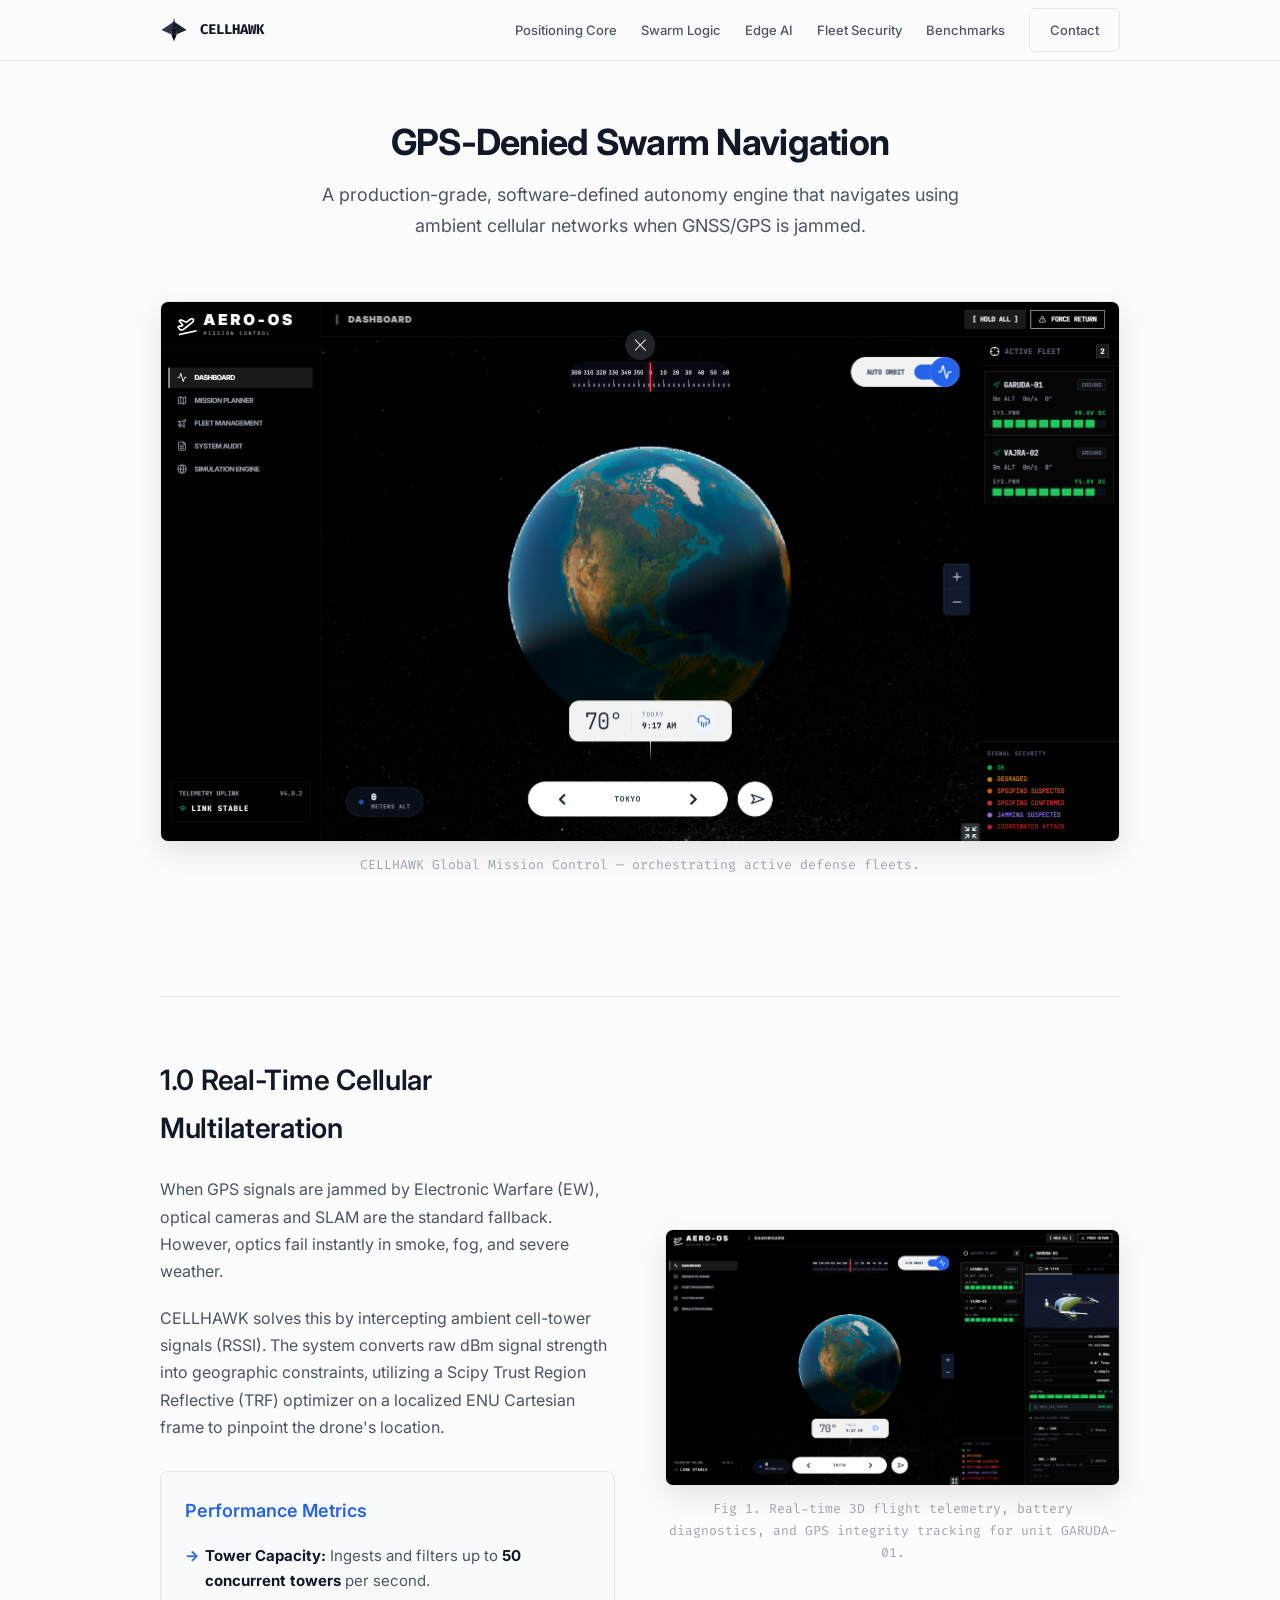
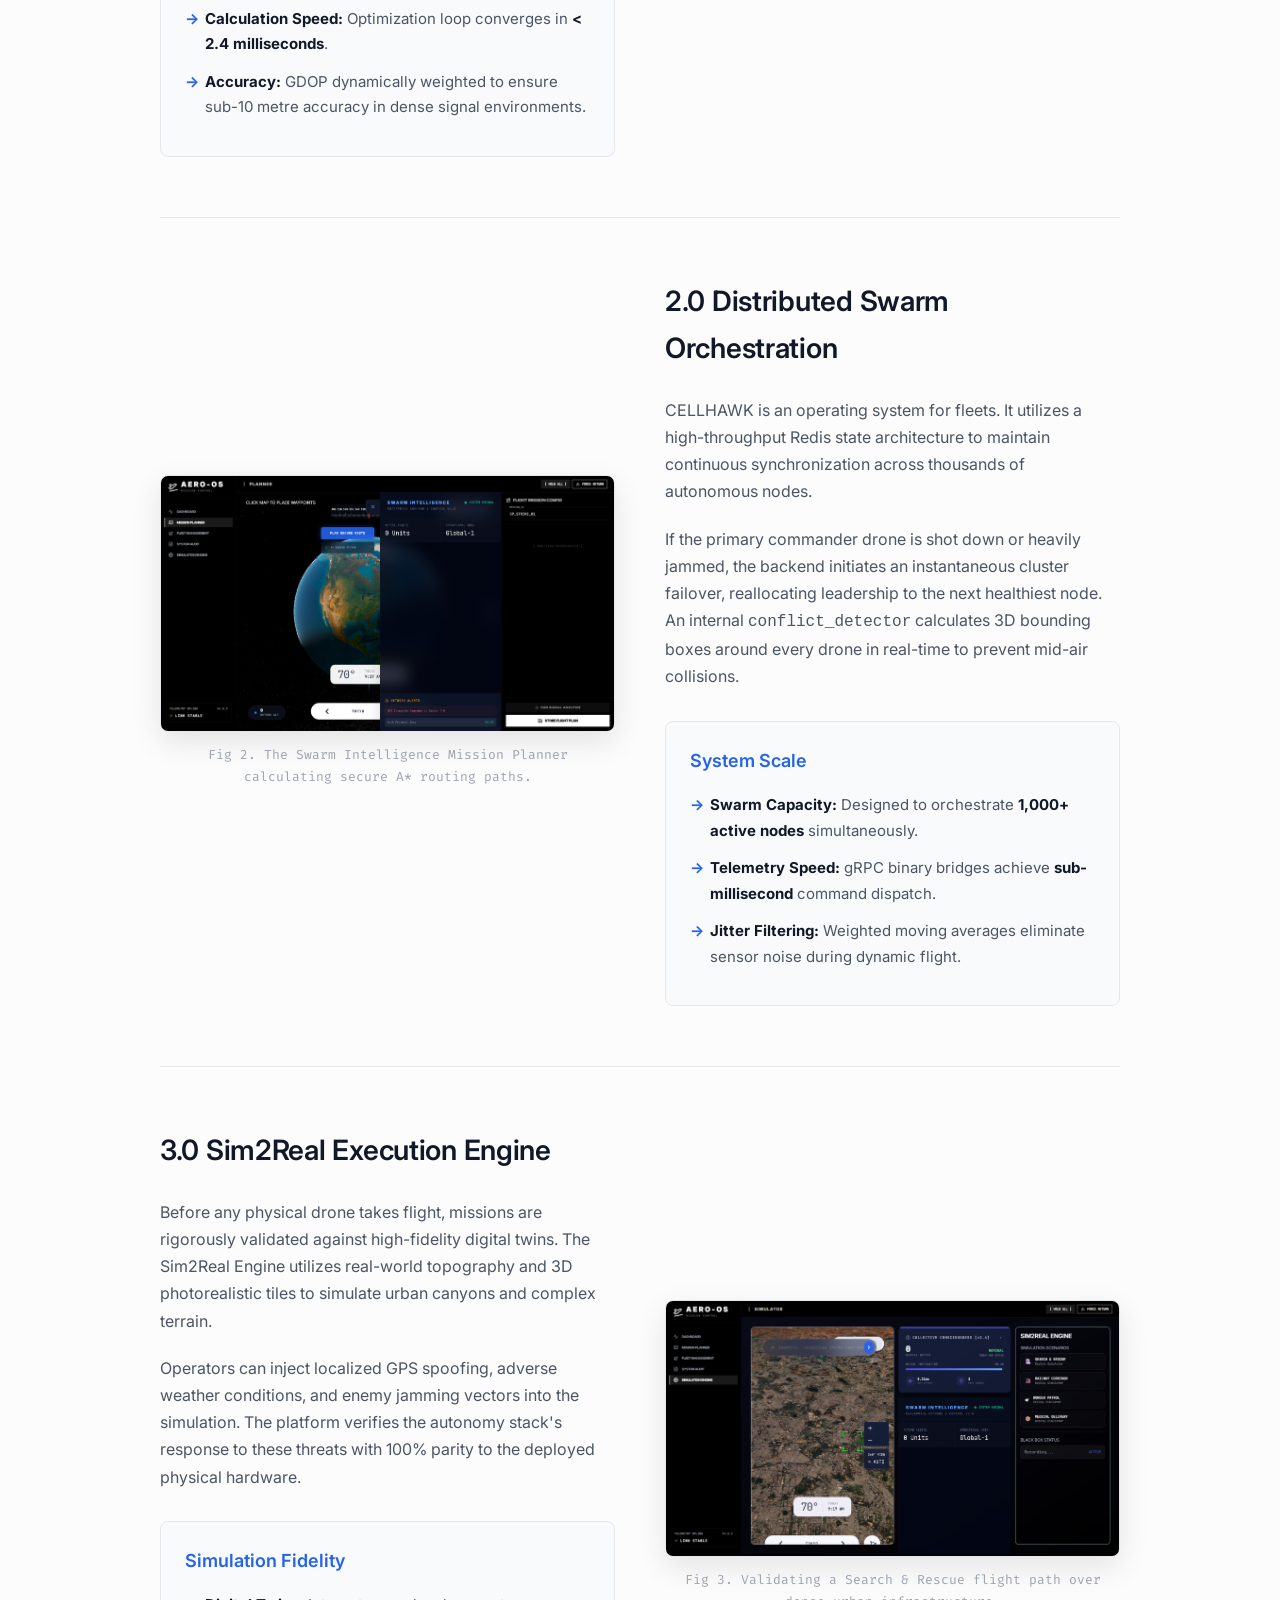
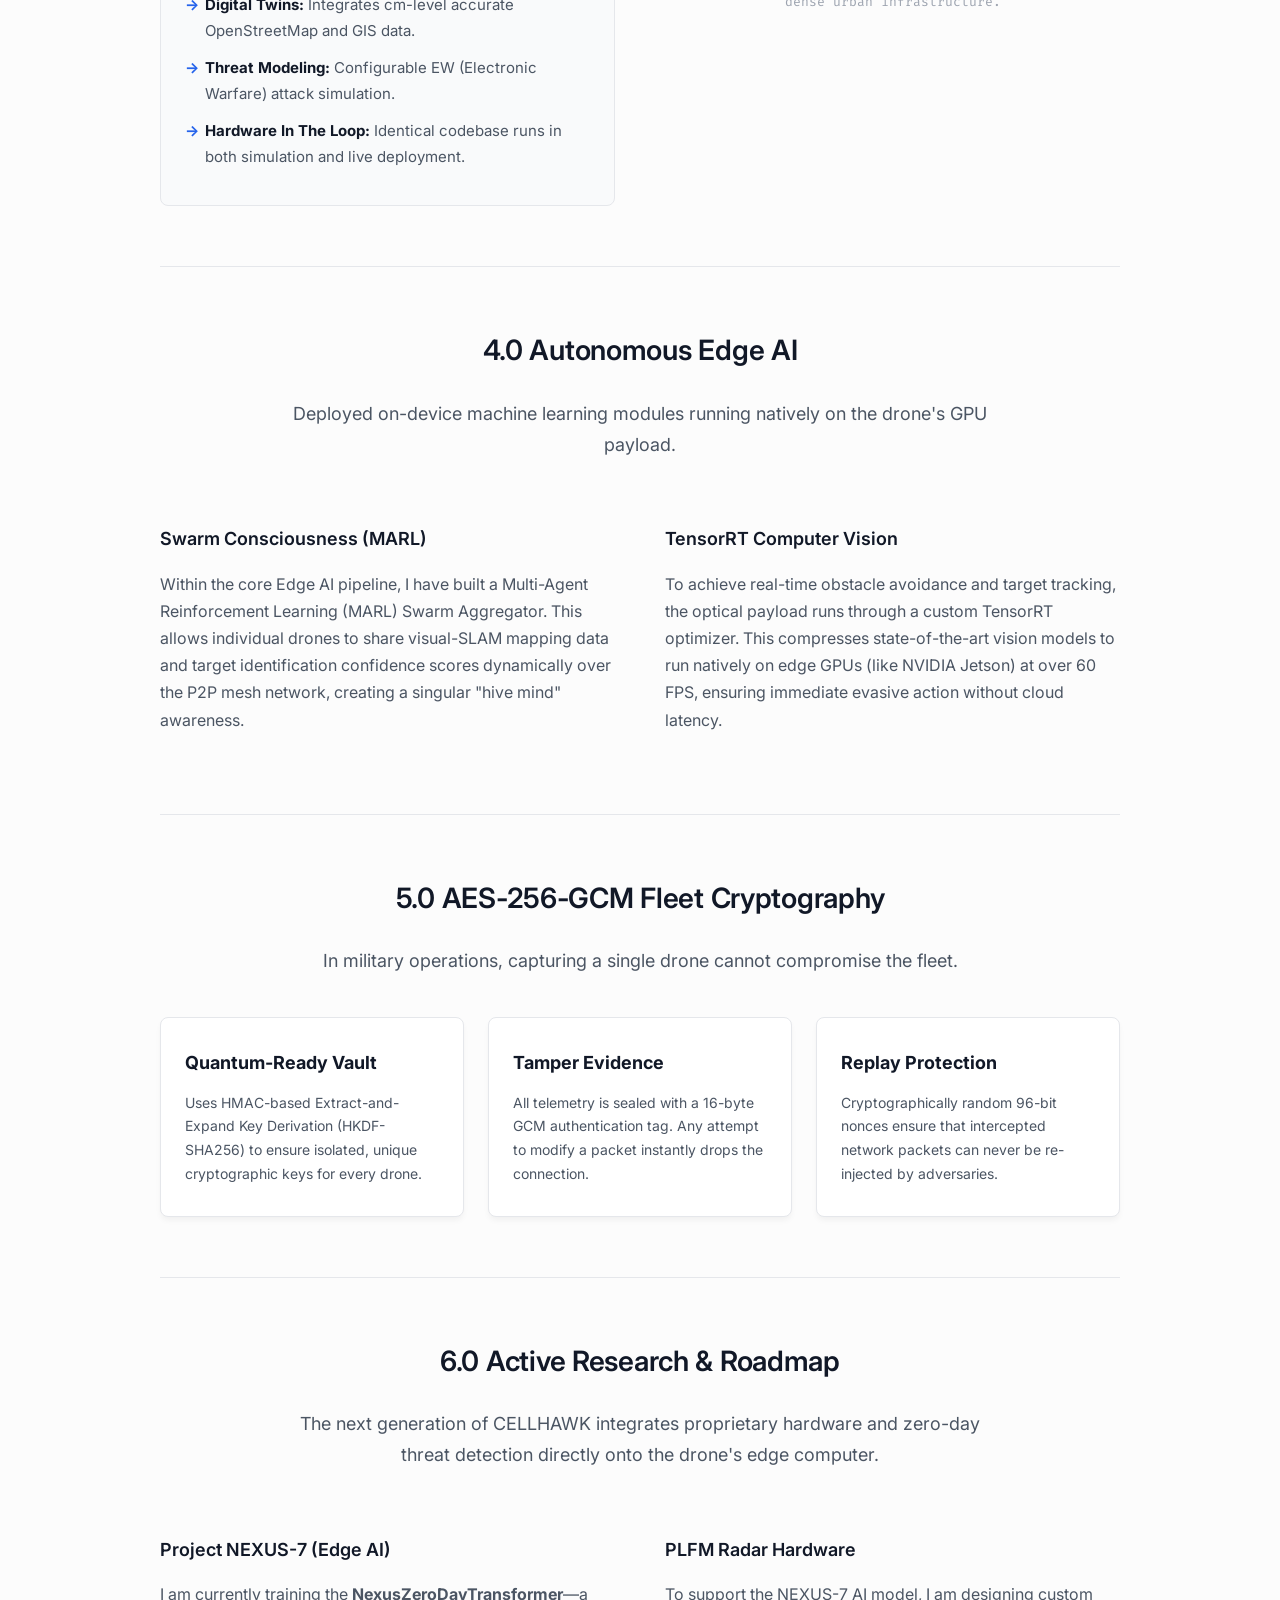
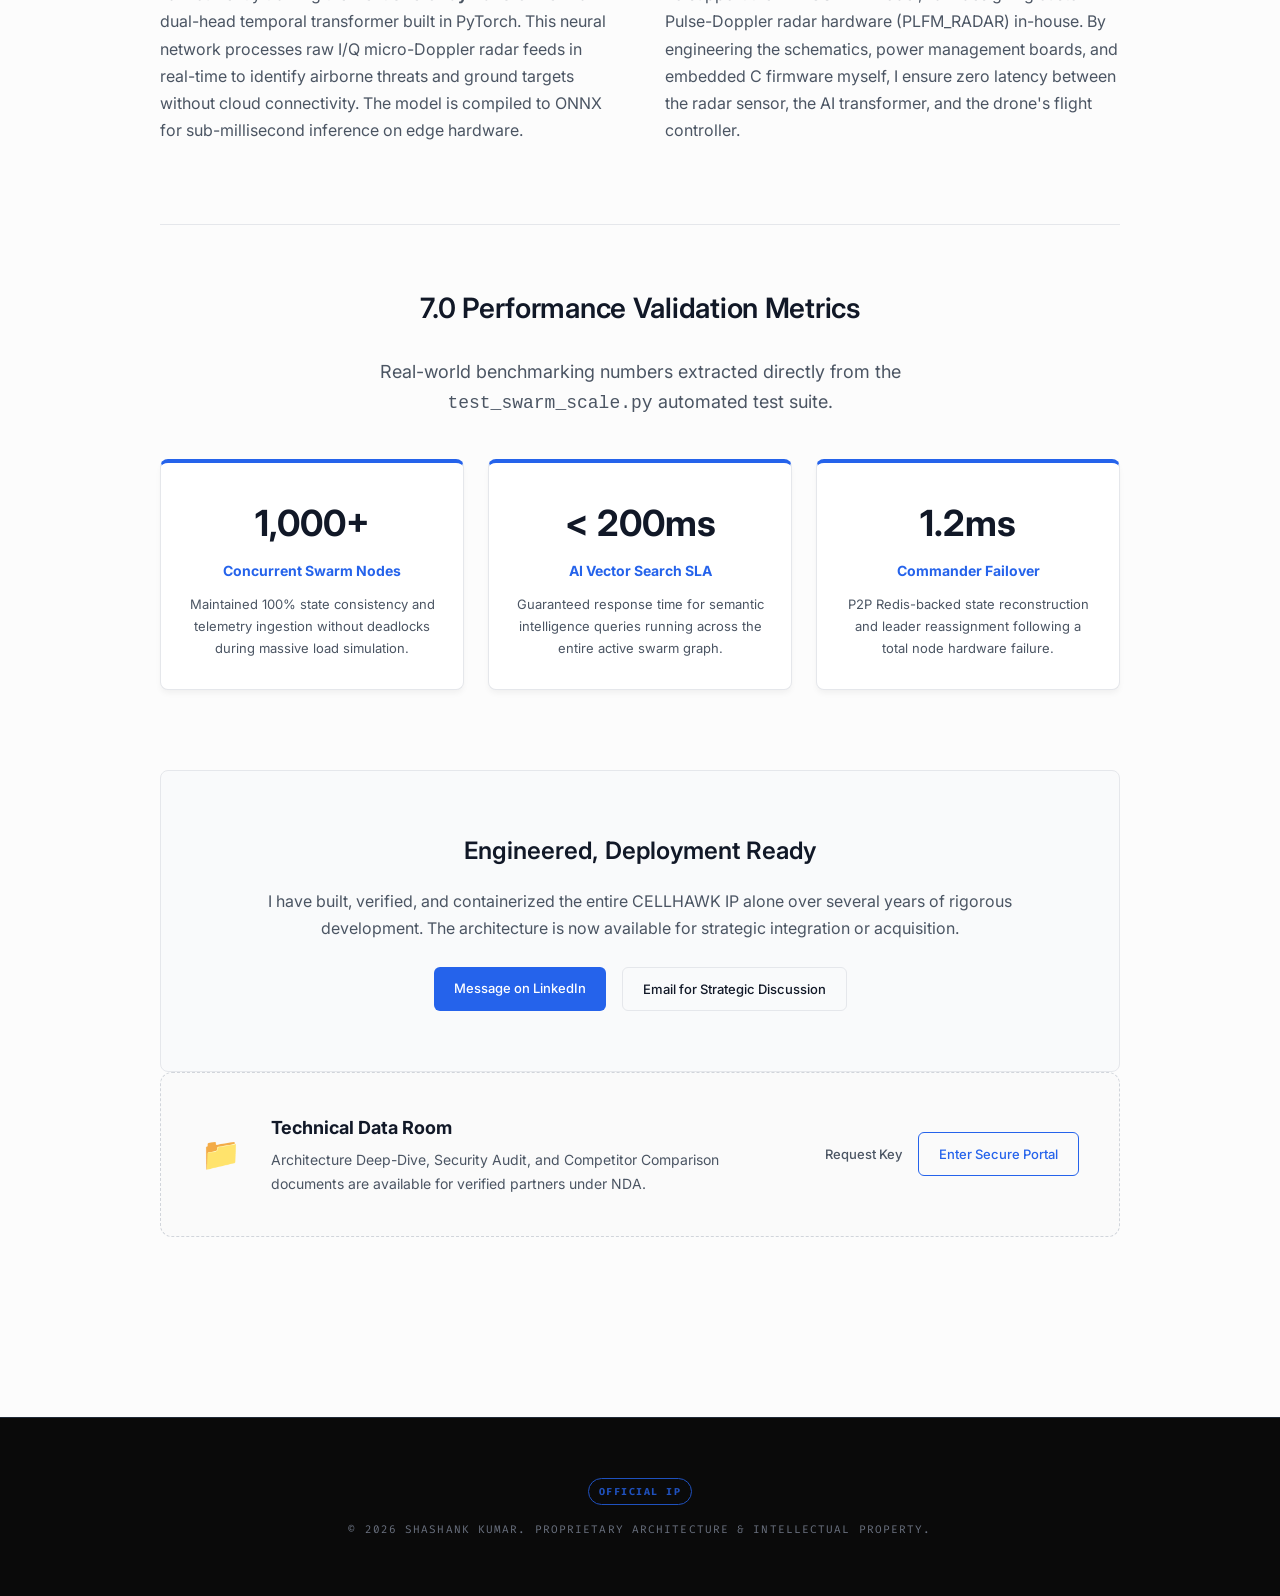
==== commit c13509d6: "chore: update copyright to Shashank Kumar (individual ownership)" ====
--- a/index.html
+++ b/index.html
@@ -228,10 +228,25 @@
         <!-- CTA -->
         <section class="cta-section scroll-reveal">
             <h3>Engineered, Deployment Ready</h3>
-            <p>I have built, verified, and containerized the entire CELLHAWK IP alone over several years of rigorous development. The architecture is now available for integration into active defense platforms.</p>
+            <p>I have built, verified, and containerized the entire CELLHAWK IP alone over several years of rigorous development. The architecture is now available for strategic integration or acquisition.</p>
             <div style="margin-top:24px;display:flex;justify-content:center;gap:16px;flex-wrap:wrap;">
                 <a href="https://www.linkedin.com/in/shashank-kumar-772a2035b/" class="btn btn-primary" target="_blank" rel="noopener noreferrer">Message on LinkedIn</a>
-                <a href="mailto:shashankchoudhary792@gmail.com" class="btn btn-outline">Email Engineering Team</a>
+                <a href="mailto:shashankchoudhary792@gmail.com" class="btn btn-outline">Email for Strategic Discussion</a>
+            </div>
+        </section>
+
+        <!-- DATA ROOM TEASER -->
+        <section class="container mt-40 scroll-reveal" style="padding: 40px; border: 1px dashed #d1d5db; border-radius: 12px; background: #fafafa;">
+            <div style="display: flex; align-items: center; gap: 30px; flex-wrap: wrap;">
+                <div style="font-size: 32px;">📁</div>
+                <div style="flex: 1; min-width: 280px;">
+                    <h4 style="margin: 0; font-size: 18px; color: var(--text-main);">Technical Data Room</h4>
+                    <p style="margin: 5px 0 0; font-size: 14px; color: var(--text-muted);">Architecture Deep-Dive, Security Audit, and Competitor Comparison documents are available for verified partners under NDA.</p>
+                </div>
+                <div style="display: flex; gap: 16px; align-items: center;">
+                    <a href="mailto:shashankchoudhary792@gmail.com?subject=CELLHAWK%20Technical%20Deep%20Dive%20Request" style="font-size: 13px; font-weight: 500; color: var(--text-muted); text-decoration: none;">Request Key</a>
+                    <a href="dataroom.html" class="btn btn-outline" style="border-color: var(--accent); color: var(--accent);">Enter Secure Portal</a>
+                </div>
             </div>
         </section>
 
@@ -241,7 +256,7 @@
         <div class="container">
             <div class="footer-legal">
                 <span class="auth-tag">OFFICIAL IP</span>
-                <p>&copy; 2026 LOT AEROSPACE. PROPRIETARY ARCHITECTURE & INTELLECTUAL PROPERTY.</p>
+                <p>© 2026 Shashank Kumar. Proprietary Architecture & Intellectual Property.</p>
             </div>
         </div>
     </footer>
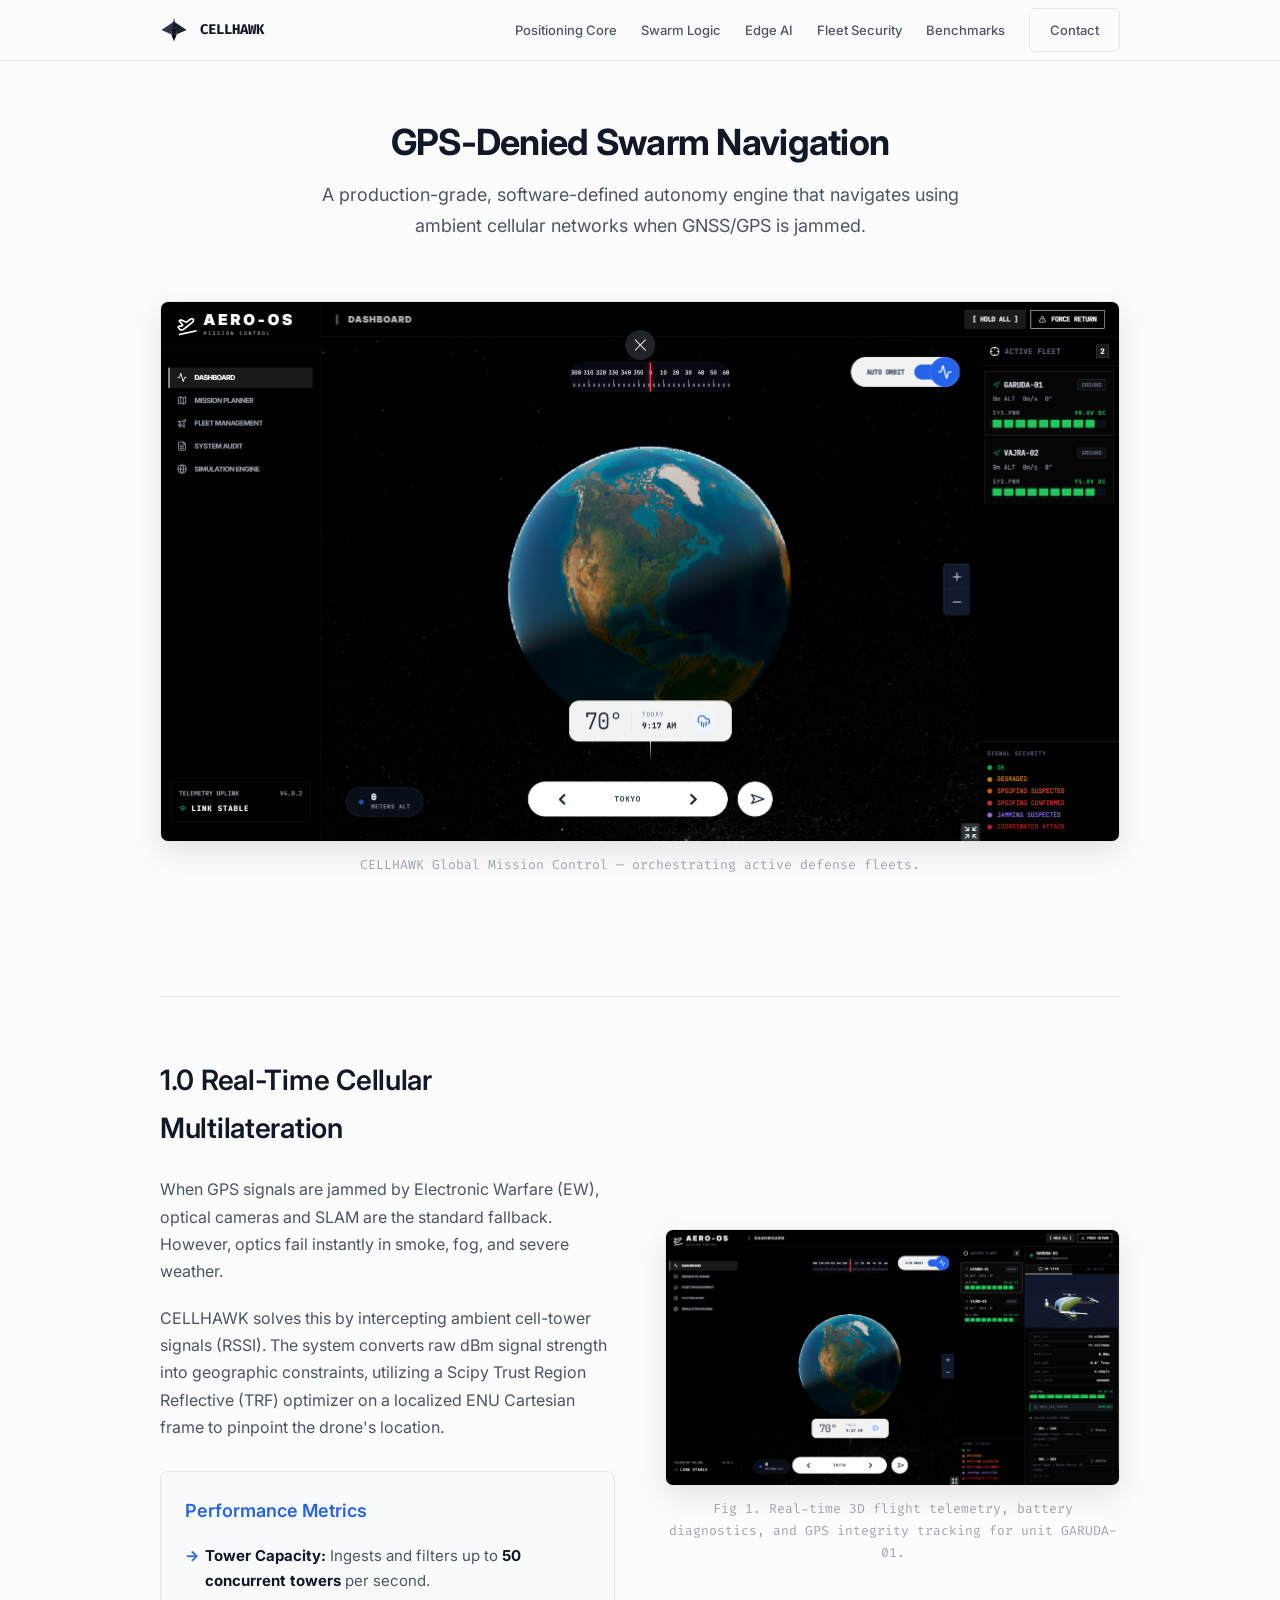
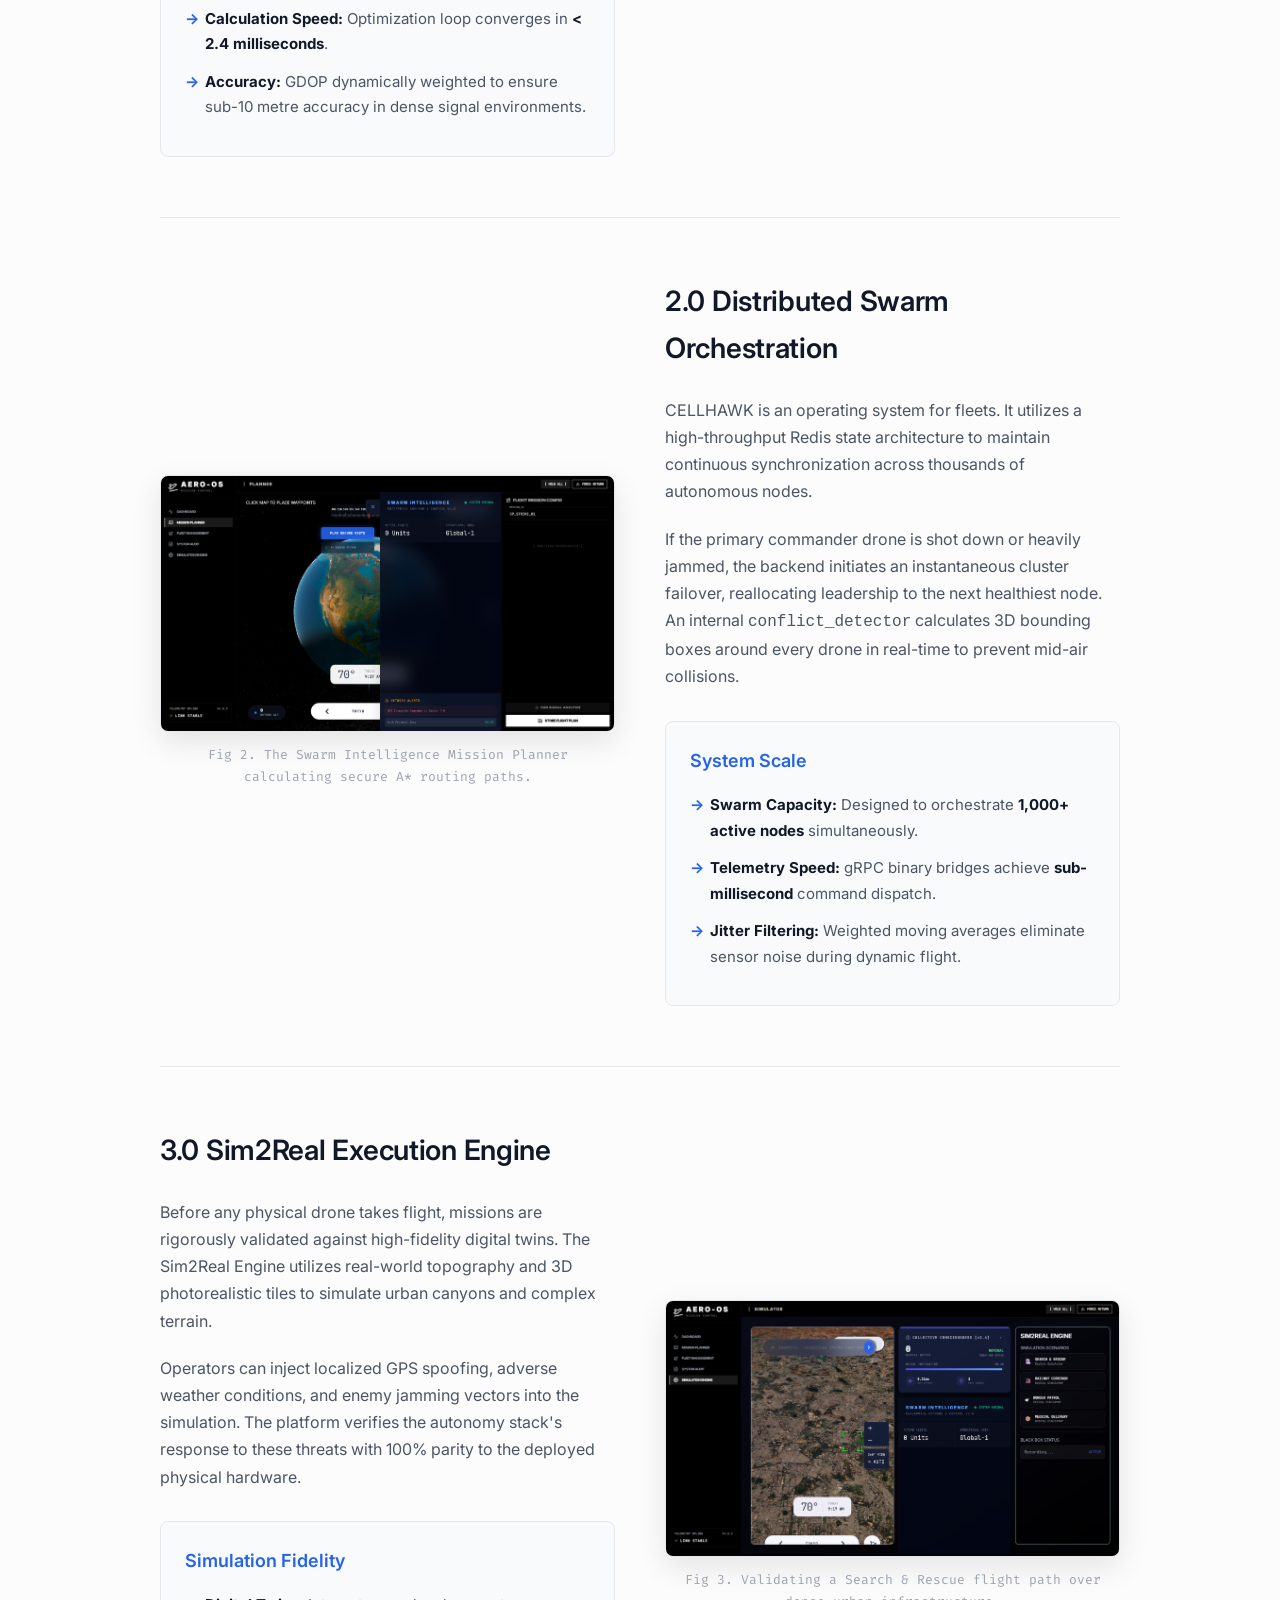
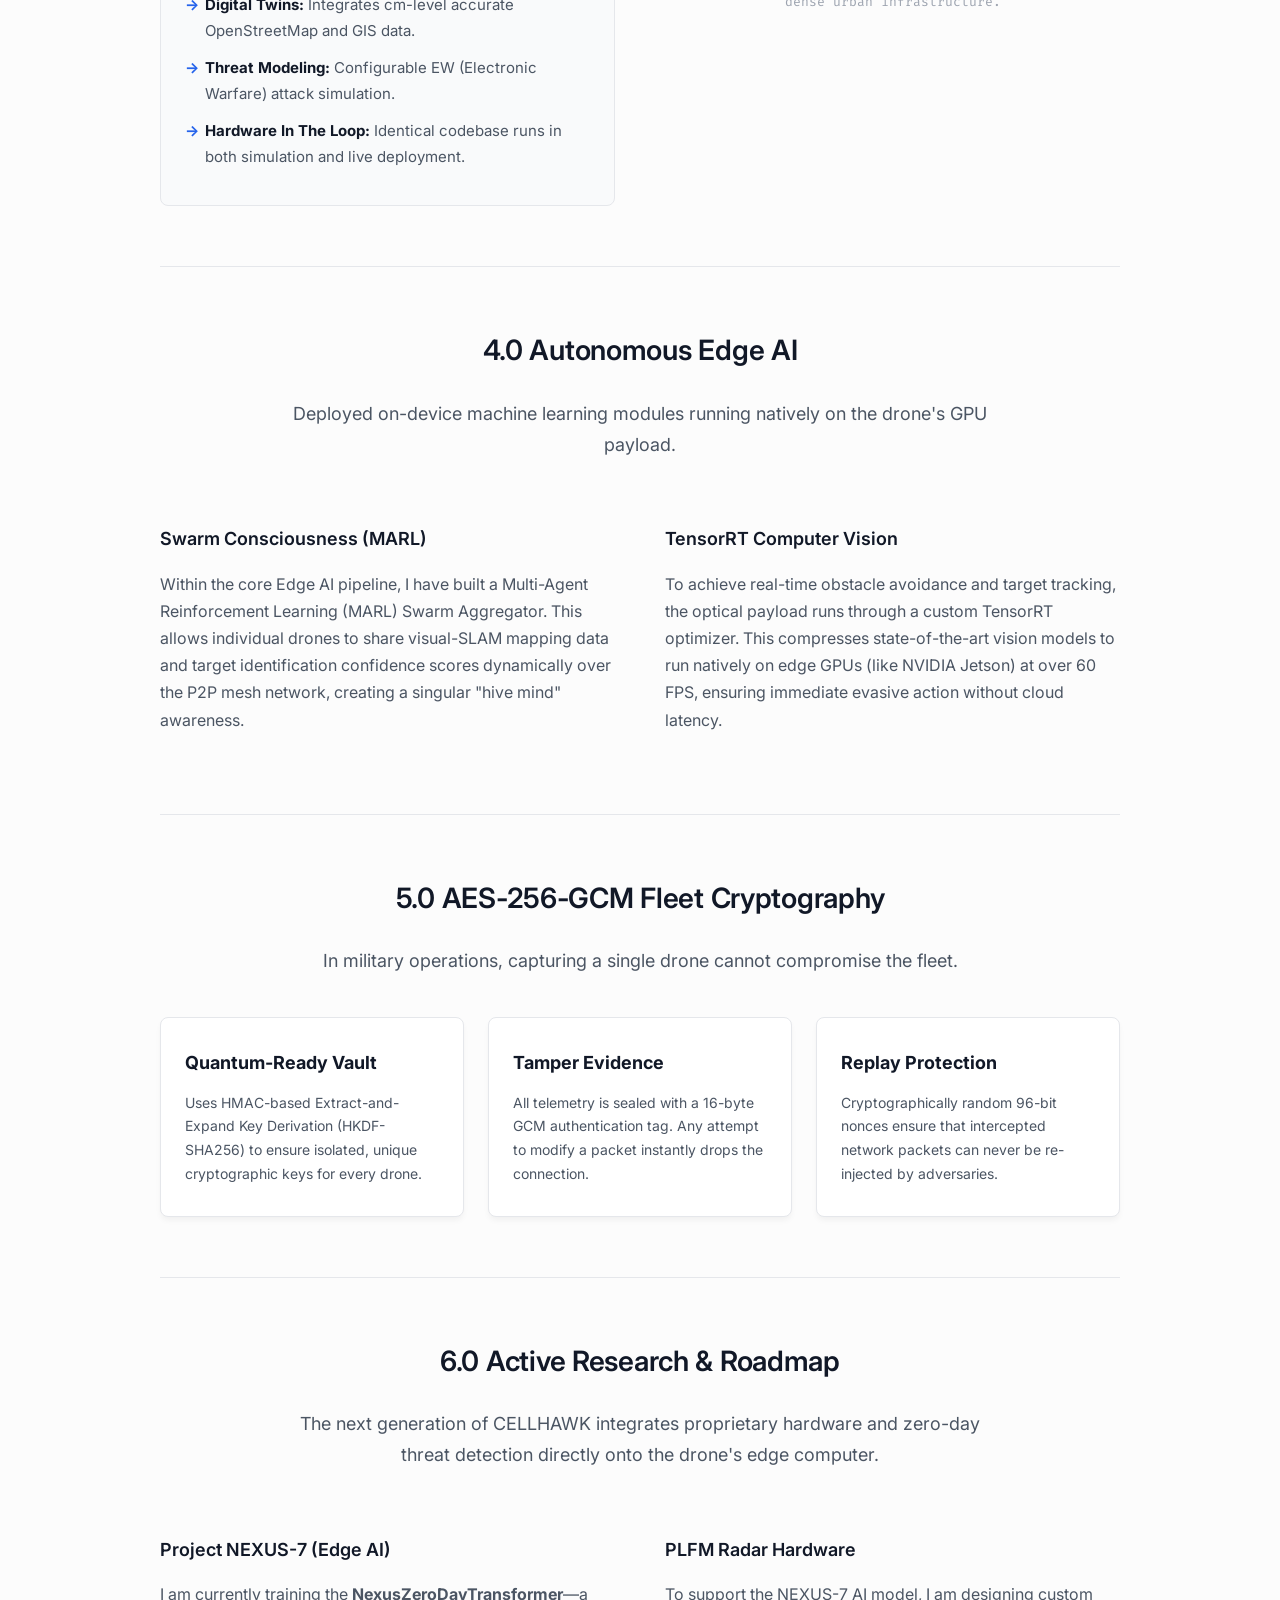
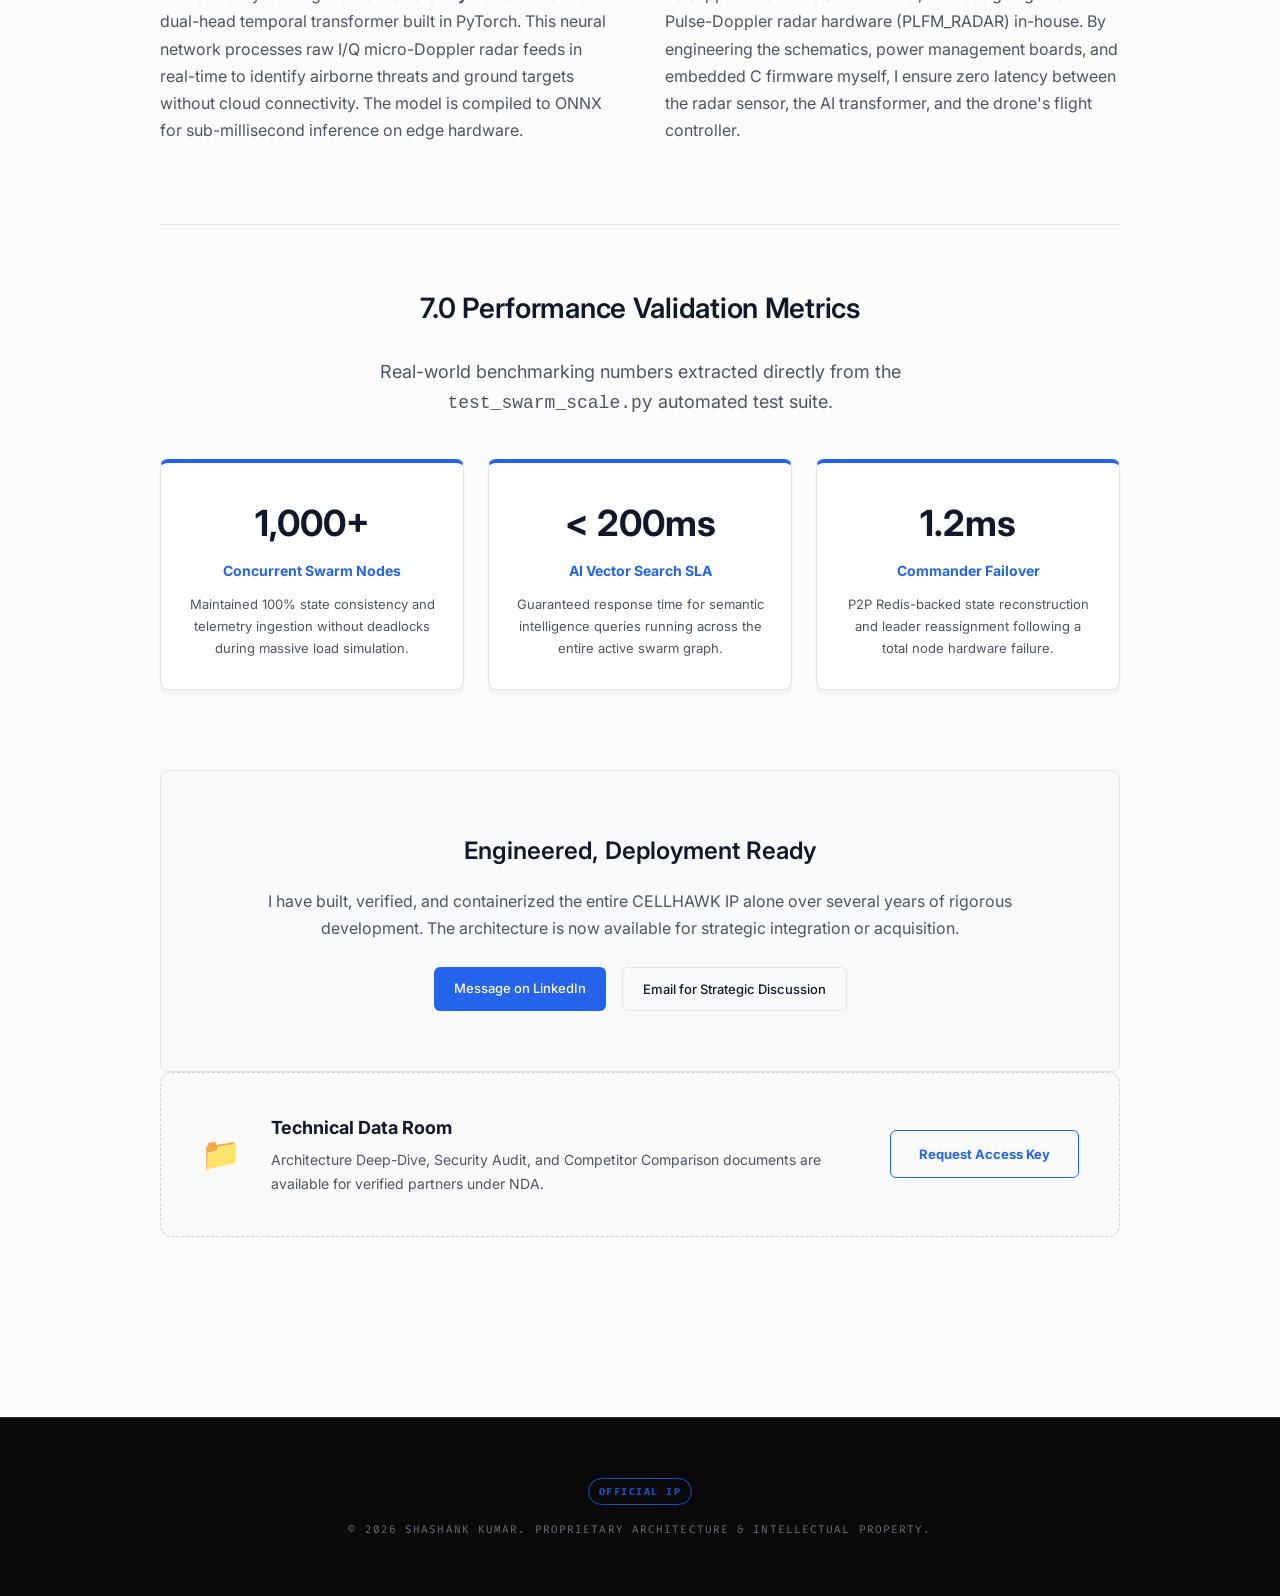
==== commit 8f89c01c: "fix: restore styles, scripts and images for index.html" ====
--- a/index.html
+++ b/index.html
@@ -243,9 +243,8 @@
                     <h4 style="margin: 0; font-size: 18px; color: var(--text-main);">Technical Data Room</h4>
                     <p style="margin: 5px 0 0; font-size: 14px; color: var(--text-muted);">Architecture Deep-Dive, Security Audit, and Competitor Comparison documents are available for verified partners under NDA.</p>
                 </div>
-                <div style="display: flex; gap: 16px; align-items: center;">
-                    <a href="mailto:shashankchoudhary792@gmail.com?subject=CELLHAWK%20Technical%20Deep%20Dive%20Request" style="font-size: 13px; font-weight: 500; color: var(--text-muted); text-decoration: none;">Request Key</a>
-                    <a href="dataroom.html" class="btn btn-outline" style="border-color: var(--accent); color: var(--accent);">Enter Secure Portal</a>
+                <div>
+                    <a href="mailto:shashankchoudhary792@gmail.com?subject=CELLHAWK%20Data%20Room%20Access%20Request&body=Hi%20Shashank%2C%0A%0AI%20am%20interested%20in%20accessing%20the%20CELLHAWK%20Technical%20Data%20Room.%0A%0AOrganization%3A%20%5BYour%20Organization%5D%0ARole%3A%20%5BYour%20Role%5D%0APurpose%3A%20%5BStrategic%20Partnership%20%2F%20Acquisition%20%2F%20Investment%5D%0A%0APlease%20share%20the%20access%20key%20at%20your%20earliest%20convenience.%0A%0ARegards" class="btn btn-outline" style="border-color: var(--accent); color: var(--accent); font-weight: 700; padding: 12px 28px;">Request Access Key</a>
                 </div>
             </div>
         </section>
